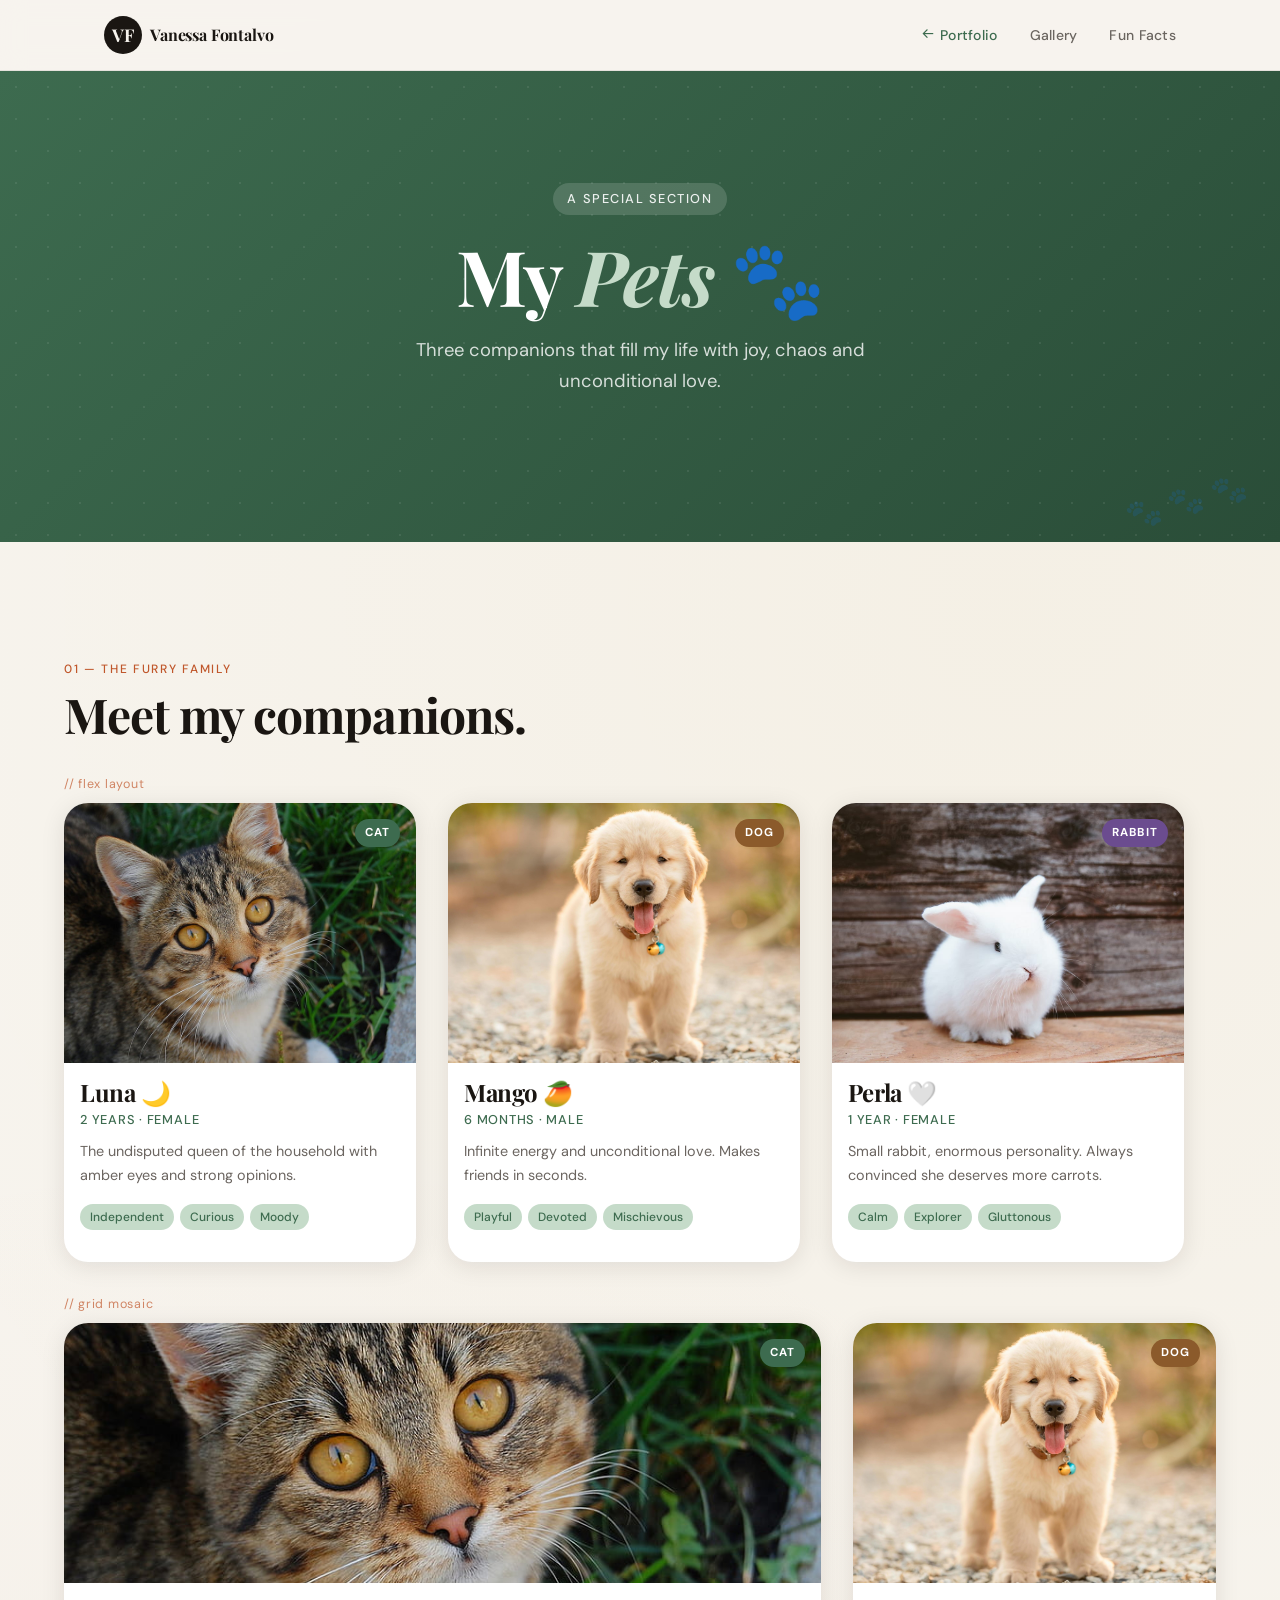
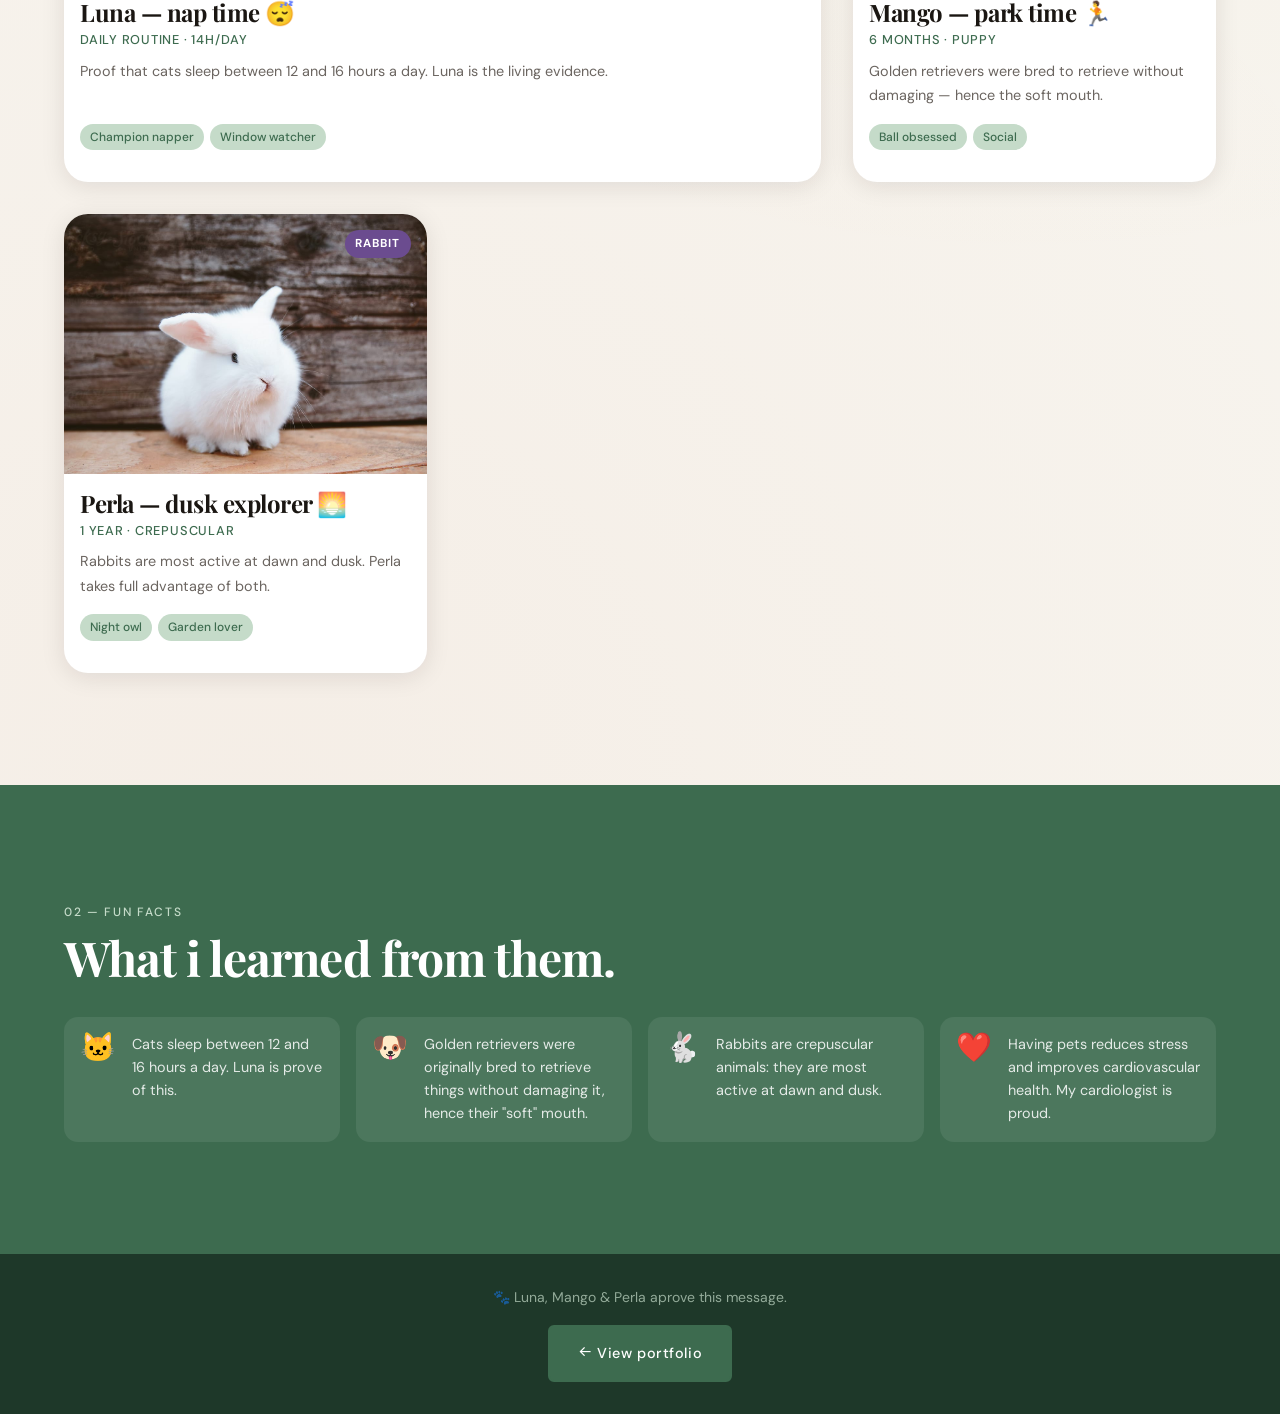
==== mascotas.html @ 82009036 "first" ====
<!DOCTYPE html>
<html lang="en">

<head>
  <meta charset="UTF-8">
  <meta name="viewport" content="width=device-width, initial-scale=1.0">
  <meta name="description" content="Pet gallery of Vanessa Fontalvo — meet Luna, Mango and Perla.">
  <meta name="keywords" content="pets, cats, dogs, rabbits, pets gallery, Luna, Mango, Perla">
  <meta name="author" content="Vanessa Fontalvo">
  <title>My Pets — Vanessa Fontalvo</title>

  <link rel="stylesheet" href="petstyles.css">
  <link
    href="https://fonts.googleapis.com/css2?family=Playfair+Display:wght@400;700;900&family=DM+Sans:wght@300;400;500&display=swap"
    rel="stylesheet">
  <link href="https://unpkg.com/boxicons@2.1.4/css/boxicons.min.css" rel="stylesheet">
</head>

<body class="page-mascotas">

  <!-- ===================== HEADER ===================== -->
  <header class="site-header">
    <div class="header-inner">
      <!-- Logo with back link to portfolio -->
      <div class="logo">
        <a href="index.html" class="logo-link" aria-label="Volver al portafolio">
          <span class="logo-initial">VF</span>
          <span class="logo-name">Vanessa Fontalvo</span>
        </a>
      </div>

      <!-- Pets page navigation -->
      <nav class="main-nav" aria-label="Navigation">
        <ul>
          <!-- Back to main portfolio -->
          <li><a href="index.html" class="nav-back">
              <i class='bx bx-arrow-back'></i>
              Portfolio</a></li>
          <li><a href="#galeria">Gallery</a></li>
          <li><a href="#curiosidades">Fun Facts</a></li>
        </ul>
      </nav>
    </div>
  </header>

  <!-- ===================== PETS HERO ===================== -->
  <section class="pets-hero">
    <div class="pets-hero-content">
      <p class="hero-label">A special section </p>
      <h1 class="hero-title pets-hero-title">
        My <em>Pets</em> 🐾
      </h1>
      <p class="hero-sub">
        Three companions that fill my life with joy, chaos and unconditional love.
      </p>
    </div>
    <!-- Paw decoration -->
    <div class="paw-deco" aria-hidden="true">
      <span>🐾</span><span>🐾</span><span>🐾</span>
    </div>
  </section>

  <main>

    <!-- ===================== PETS GALLERY ===================== -->
    <section id="galeria" class="section section-gallery">
      <div class="section-inner">
        <span class="section-tag">01 — The furry family</span>
        <h2 class="section-title">Meet my companions.</h2>

        <!-- -------------------------------------------------------
             LAYOUT 1: Flexbox row
             display: flex + flex-wrap: wrap distributes cards
             evenly across rows, wrapping when space runs out.
        ------------------------------------------------------- -->
        <p class="gallery-layout-label">// flex layout</p>
        <div class="pets-flex-row">

          <!-- Pet 1: Luna -->
          <article class="pet-card">
            <div class="pet-image-wrap">
              <img src="img/tabby.jpg" alt="Luna, a tabby cat resting on a soft pillow" width="600" height="450"
                loading="lazy">
              <span class="pet-badge">Cat</span>
            </div>
            <div class="pet-info">
              <h3 class="pet-name">Luna 🌙</h3>
              <p class="pet-age">2 years · Female</p>
              <p class="pet-desc">The undisputed queen of the household with amber eyes and strong opinions.</p>
              <ul class="pet-tags" aria-label="Personality traits">
                <li>Independent</li>
                <li>Curious</li>
                <li>Moody</li>
              </ul>
            </div>
          </article>

          <!-- Pet 2: Mango -->
          <article class="pet-card">
            <div class="pet-image-wrap">
              <img src="img/golden.jpeg" alt="Mango, a golden retriever with infinite energy" width="600" height="450"
                loading="lazy">
              <span class="pet-badge pet-badge--dog">Dog</span>
            </div>
            <div class="pet-info">
              <h3 class="pet-name">Mango 🥭</h3>
              <p class="pet-age">6 months · Male</p>
              <p class="pet-desc">Infinite energy and unconditional love. Makes friends in seconds.</p>
              <ul class="pet-tags" aria-label="Personality traits">
                <li>Playful</li>
                <li>Devoted</li>
                <li>Mischievous</li>
              </ul>
            </div>
          </article>

          <!-- Pet 3: Perla -->
          <article class="pet-card">
            <div class="pet-image-wrap">
              <img src="img/bunny.jpg" alt="Perla, a white rabbit on green grass" width="600" height="450"
                loading="lazy">
              <span class="pet-badge pet-badge--rabbit">Rabbit</span>
            </div>
            <div class="pet-info">
              <h3 class="pet-name">Perla 🤍</h3>
              <p class="pet-age">1 year · Female</p>
              <p class="pet-desc">Small rabbit, enormous personality. Always convinced she deserves more carrots.</p>
              <ul class="pet-tags" aria-label="Personality traits">
                <li>Calm</li>
                <li>Explorer</li>
                <li>Gluttonous</li>
              </ul>
            </div>
          </article>

        </div><!-- /pets-flex-row -->

        <!-- -------------------------------------------------------
             LAYOUT 2: CSS Grid mosaic
             display: grid + grid-template-columns creates a
             mosaic layout. grid-template-areas assigns named
             regions so cards span different column widths.
        ------------------------------------------------------- -->
        <p class="gallery-layout-label">// grid mosaic</p>
        <div class="pets-grid">

          <!-- Pet 4: Luna napping -->
          <article class="pet-card pet-card--wide">
            <div class="pet-image-wrap">
              <img src="img/tabby.jpg" alt="Luna napping in her favorite spot" width="600" height="450" loading="lazy">
              <span class="pet-badge">Cat</span>
            </div>
            <div class="pet-info">
              <h3 class="pet-name">Luna — nap time 😴</h3>
              <p class="pet-age">Daily routine · 14h/day</p>
              <p class="pet-desc">Proof that cats sleep between 12 and 16 hours a day. Luna is the living evidence.</p>
              <ul class="pet-tags" aria-label="Personality traits">
                <li>Champion napper</li>
                <li>Window watcher</li>
              </ul>
            </div>
          </article>

          <!-- Pet 5: Mango playing -->
          <article class="pet-card">
            <div class="pet-image-wrap">
              <img src="img/golden.jpeg" alt="Mango chasing a ball in the park" width="600" height="450" loading="lazy">
              <span class="pet-badge pet-badge--dog">Dog</span>
            </div>
            <div class="pet-info">
              <h3 class="pet-name">Mango — park time 🏃</h3>
              <p class="pet-age">6 months · Puppy</p>
              <p class="pet-desc">Golden retrievers were bred to retrieve without damaging — hence the soft mouth.</p>
              <ul class="pet-tags" aria-label="Personality traits">
                <li>Ball obsessed</li>
                <li>Social</li>
              </ul>
            </div>
          </article>

          <!-- Pet 6: Perla exploring -->
          <article class="pet-card">
            <div class="pet-image-wrap">
              <img src="img/bunny.jpg" alt="Perla exploring the garden at dusk" width="600" height="450" loading="lazy">
              <span class="pet-badge pet-badge--rabbit">Rabbit</span>
            </div>
            <div class="pet-info">
              <h3 class="pet-name">Perla — dusk explorer 🌅</h3>
              <p class="pet-age">1 year · Crepuscular</p>
              <p class="pet-desc">Rabbits are most active at dawn and dusk. Perla takes full advantage of both.</p>
              <ul class="pet-tags" aria-label="Personality traits">
                <li>Night owl</li>
                <li>Garden lover</li>
              </ul>
            </div>
          </article>

        </div><!-- /pets-grid -->
      </div>
    </section>

    <!-- ===================== SECTION: FUN FACTS ===================== -->
    <section id="curiosidades" class="section section-curiosidades">
      <div class="section-inner">
        <span class="section-tag">02 — Fun Facts</span>
        <h2 class="section-title">What i learned from them.</h2>

        <!-- Fun facts list -->
        <ul class="curiosidades-list">
          <li>
            <span class="curio-icon">🐱</span>
            <p>Cats sleep between 12 and 16 hours a day. Luna is prove of this.</p>
          </li>
          <li>
            <span class="curio-icon">🐶</span>
            <p>Golden retrievers were originally bred to retrieve things without damaging it, hence their
              "soft" mouth.</p>
          </li>
          <li>
            <span class="curio-icon">🐇</span>
            <p>Rabbits are crepuscular animals: they are most active at dawn and dusk.</p>
          </li>
          <li>
            <span class="curio-icon">❤️</span>
            <p>Having pets reduces stress and improves cardiovascular health. My cardiologist is proud.</p>
          </li>
        </ul>
      </div>
    </section>

  </main>

  <!-- ===================== FOOTER WITH BACK LINK ===================== -->
  <footer class="site-footer pets-footer">
    <div class="footer-inner">
      <p class="footer-copy">🐾 Luna, Mango & Perla aprove this message.</p>
      <!-- Back link to main portfolio -->
      <a href="index.html" class="btn-primary btn-back"> <i class='bx bx-arrow-back'></i>
        View portfolio</a>
    </div>
  </footer>

</body>

</html>
---- petstyles.css ----
/* ============================================================
   petstyles.css — Página de Mascotas
   ============================================================ */

/* ---- Global design variables ---- */
:root {
    --color-bg: #F7F4EE;
    --color-bg-alt: #EDEAE3;
    --color-surface: #FFFFFF;
    --color-ink: #1A1612;
    --color-ink-light: #6B6560;
    --color-accent: #C0572B;
    --color-accent-soft: #F0C9B5;
    --color-pets: #3D6B4F;
    --color-pets-light: #C5DBC9;

    --font-display: 'Playfair Display', Georgia, serif;
    --font-body: 'DM Sans', 'Helvetica Neue', sans-serif;

    --space-xs: 0.5rem;
    --space-sm: 1rem;
    --space-md: 2rem;
    --space-lg: 4rem;
    --space-xl: 7rem;

    --radius-sm: 6px;
    --radius-md: 14px;
    --radius-lg: 24px;
    --shadow-card: 0 4px 24px rgba(26, 22, 18, 0.10);
    --shadow-img: 0 8px 32px rgba(26, 22, 18, 0.18);

    --transition: 0.28s cubic-bezier(0.4, 0, 0.2, 1);
}

/* ============================================================
   RESET & BASE
   ============================================================ */
*,
*::before,
*::after {
    box-sizing: border-box;
    margin: 0;
    padding: 0;
}

html {
    scroll-behavior: smooth;
    font-size: 16px;
}

body {
    font-family: var(--font-body);
    background-color: var(--color-bg);
    color: var(--color-ink);
    line-height: 1.7;
    font-weight: 400;
    background-image:
        radial-gradient(circle at 20% 80%, rgba(192, 87, 43, 0.04) 0%, transparent 50%),
        radial-gradient(circle at 80% 20%, rgba(184, 134, 11, 0.04) 0%, transparent 50%);
}

img {
    max-width: 100%;
    height: auto;
    display: block;
}

ul {
    list-style: none;
}

a {
    color: inherit;
    text-decoration: none;
}

/* ============================================================
   TYPOGRAPHY
   ============================================================ */
h1,
h2,
h3 {
    font-family: var(--font-display);
    line-height: 1.15;
    letter-spacing: -0.02em;
}

h1 {
    font-size: clamp(2.8rem, 6vw, 5rem);
}

h2 {
    font-size: clamp(2rem, 4vw, 3rem);
}

h3 {
    font-size: clamp(1.2rem, 2vw, 1.5rem);
}

em {
    font-style: italic;
    color: var(--color-accent);
}

/* ============================================================
   HEADER & NAVIGATION — Flexbox
   display: flex on .header-inner distributes logo and nav.
   align-items: center vertically centers header content.
   justify-content: space-between pushes logo left, nav right.
   ============================================================ */
.site-header {
    position: sticky;
    top: 0;
    z-index: 100;
    background: rgba(247, 244, 238, 0.92);
    backdrop-filter: blur(12px);
    -webkit-backdrop-filter: blur(12px);
    border-bottom: 1px solid rgba(26, 22, 18, 0.08);
    padding: var(--space-sm) 0;
}

.header-inner {
    /* TASK 2: Header with Flexbox */
    /* display: flex turns header into a flex container */
    display: flex;
    /* align-items centers logo and nav links vertically */
    align-items: center;
    /* justify-content distributes space between logo and nav */
    justify-content: space-between;
    gap: var(--space-md);
    max-width: 1200px;
    margin: 0 auto;
    padding: 0 var(--space-lg);
}

.logo,
.logo-link {
    display: flex;
    align-items: center;
    gap: var(--space-xs);
    text-decoration: none;
    color: var(--color-ink);
}

.logo-initial {
    display: flex;
    align-items: center;
    justify-content: center;
    width: 38px;
    height: 38px;
    background: var(--color-ink);
    color: var(--color-bg);
    font-family: var(--font-display);
    font-size: 1.1rem;
    font-weight: 700;
    border-radius: 50%;
    flex-shrink: 0;
}

.logo-name {
    font-family: var(--font-display);
    font-size: 1rem;
    font-weight: 700;
    letter-spacing: -0.01em;
}

.main-nav ul {
    /* Flexbox: distributes nav links evenly in a row */
    display: flex;
    justify-content: flex-end;
    align-items: center;
    gap: var(--space-md);
}

.main-nav a {
    font-size: 0.875rem;
    font-weight: 500;
    color: var(--color-ink-light);
    letter-spacing: 0.02em;
    padding: 4px 0;
    position: relative;
    transition: color var(--transition);
}

.main-nav a::after {
    content: '';
    position: absolute;
    bottom: -2px;
    left: 0;
    width: 0;
    height: 2px;
    background: var(--color-accent);
    transition: width var(--transition);
}

.main-nav a:hover {
    color: var(--color-accent);
}

.main-nav a:hover::after {
    width: 100%;
}

/* Back link on pets page */
.nav-back {
    color: var(--color-pets) !important;
    font-weight: 500;
}

.nav-back:hover {
    color: var(--color-pets) !important;
}

.nav-back::after {
    background: var(--color-pets) !important;
}

/* ============================================================
   PETS HERO
   ============================================================ */
.pets-hero {
    background: linear-gradient(135deg, var(--color-pets) 0%, #2a4d38 100%);
    color: white;
    padding: var(--space-xl) var(--space-md);
    text-align: center;
    position: relative;
    overflow: hidden;
    display: flex;
    flex-direction: column;
    align-items: center;
}

.pets-hero::before {
    content: '';
    position: absolute;
    inset: 0;
    background-image: radial-gradient(circle, rgba(255, 255, 255, 0.08) 1px, transparent 1px);
    background-size: 32px 32px;
    pointer-events: none;
}

.pets-hero-content {
    position: relative;
    z-index: 2;
    max-width: 600px;
    animation: fadeUp 0.8s ease both;
}

.hero-label {
    display: inline-block;
    font-size: 0.8rem;
    font-weight: 500;
    letter-spacing: 0.12em;
    text-transform: uppercase;
    color: var(--color-accent);
    background: var(--color-accent-soft);
    padding: 5px 14px;
    border-radius: 20px;
    margin-bottom: var(--space-sm);
}

.pets-hero .hero-label {
    background: rgba(255, 255, 255, 0.15);
    color: rgba(255, 255, 255, 0.9);
}

.hero-title {
    margin-bottom: var(--space-sm);
    color: var(--color-ink);
}

.pets-hero-title {
    color: white;
}

.pets-hero-title em {
    color: var(--color-pets-light);
}

.hero-sub {
    font-size: 1.15rem;
    color: var(--color-ink-light);
    margin-bottom: var(--space-md);
    max-width: 480px;
}

.pets-hero .hero-sub {
    color: rgba(255, 255, 255, 0.8);
}

/* Decorative floating paws */
.paw-deco {
    position: absolute;
    bottom: var(--space-sm);
    right: var(--space-md);
    font-size: 1.8rem;
    opacity: 0.2;
    display: flex;
    gap: var(--space-xs);
    transform: rotate(-15deg);
    pointer-events: none;
}

/* ============================================================
   BUTTONS
   ============================================================ */
.btn-primary {
    display: inline-block;
    background: var(--color-ink);
    color: var(--color-bg);
    font-family: var(--font-body);
    font-size: 0.9rem;
    font-weight: 500;
    letter-spacing: 0.04em;
    padding: 14px 28px;
    border-radius: var(--radius-sm);
    border: 2px solid var(--color-ink);
    cursor: pointer;
    transition: background var(--transition), color var(--transition), transform var(--transition);
}

.btn-primary:hover {
    background: transparent;
    color: var(--color-ink);
    transform: translateY(-2px);
}

.btn-back {
    background: var(--color-pets);
    border-color: var(--color-pets);
    color: white;
}

.btn-back:hover {
    background: transparent;
    color: white;
    border-color: rgba(255, 255, 255, 0.6);
}

/* ============================================================
   GENERIC SECTIONS
   ============================================================ */
/* Generous padding for large screens */
.section {
    padding: var(--space-xl) var(--space-lg);
}

.section:nth-child(even) {
    background-color: var(--color-bg-alt);
}

/* Centers content, limits width on 24"+ screens */
.section-inner {
    max-width: 1200px;
    margin: 0 auto;
}

.section-tag {
    display: inline-block;
    font-size: 0.75rem;
    font-weight: 500;
    letter-spacing: 0.14em;
    text-transform: uppercase;
    color: var(--color-accent);
    margin-bottom: var(--space-xs);
}

.section-title {
    margin-bottom: var(--space-md);
    color: var(--color-ink);
}

/* ============================================================
   SECTION: PETS GALLERY — Flexbox + Grid (Task 4)

   Two distinct layouts are used intentionally:

   1. .pets-flex-row — Flexbox
      display: flex + flex-wrap: wrap distributes cards
      in rows. Cards grow/shrink with flex: 1 1 280px.
      justify-content: flex-start aligns them left.

   2. .pets-grid — CSS Grid mosaic
      display: grid + grid-template-columns creates a
      3-column mosaic. .pet-card--wide spans 2 columns
      via grid-column, making cards different widths.
   ============================================================ */

/* Label above each layout */
.gallery-layout-label {
    font-family: 'DM Sans', monospace;
    font-size: 0.78rem;
    color: var(--color-accent);
    letter-spacing: 0.06em;
    margin: var(--space-md) 0 var(--space-xs);
    opacity: 0.7;
}

/* ----------------------------------------------------------
   LAYOUT 1: Flexbox row
   display: flex — turns container into a flex container
   flex-wrap: wrap — cards wrap to next row when needed
   justify-content: flex-start — cards align from the left
   gap — space between cards
   ---------------------------------------------------------- */
.pets-flex-row {
    display: flex;
    flex-wrap: wrap;
    justify-content: flex-start;
    align-items: stretch;
    gap: var(--space-md);
    margin-bottom: var(--space-md);
}

/* Each card in the flex row takes equal width */
.pets-flex-row .pet-card {
    flex: 1 1 280px;
    max-width: calc(33.333% - var(--space-md));
}

/* ----------------------------------------------------------
   LAYOUT 2: CSS Grid mosaic
   display: grid — turns container into a grid container
   grid-template-columns: repeat(3, 1fr) — 3 equal columns
   gap — space between grid cells
   ---------------------------------------------------------- */
.pets-grid {
    display: grid;
    grid-template-columns: repeat(3, 1fr);
    gap: var(--space-md);
    margin-top: 0;
}

/* Wide card spans 2 columns in the grid mosaic */
.pet-card--wide {
    grid-column: span 2;
}

/* ----------------------------------------------------------
   Shared card styles (used in both layouts)
   Each card uses Flexbox internally for vertical flow:
   flex-direction: column stacks image and info vertically
   ---------------------------------------------------------- */
.pet-card {
    display: flex;
    flex-direction: column;
    background: var(--color-surface);
    border-radius: var(--radius-lg);
    overflow: hidden;
    box-shadow: var(--shadow-card);
    transition: transform var(--transition), box-shadow var(--transition);
}

.pet-card:hover {
    transform: translateY(-8px);
    box-shadow: var(--shadow-img);
}

/* Image area — flex-shrink: 0 prevents image from collapsing */
.pet-image-wrap {
    position: relative;
    overflow: hidden;
    height: 260px;
    flex-shrink: 0;
}

.pet-image-wrap img {
    width: 100%;
    height: 100%;
    object-fit: cover;
    transition: transform 0.5s ease;
}

.pet-card:hover .pet-image-wrap img {
    transform: scale(1.06);
}

.pet-badge {
    position: absolute;
    top: var(--space-sm);
    right: var(--space-sm);
    background: var(--color-pets);
    color: white;
    font-size: 0.72rem;
    font-weight: 700;
    letter-spacing: 0.1em;
    text-transform: uppercase;
    padding: 4px 10px;
    border-radius: 20px;
}

.pet-badge--dog {
    background: #8B5A2B;
}

.pet-badge--rabbit {
    background: #6B4C8F;
}

/* Info area: flex: 1 lets it fill remaining card height */
.pet-info {
    display: flex;
    flex-direction: column;
    flex: 1;
    padding: var(--space-sm) var(--space-sm) var(--space-md);
}

.pet-name {
    font-size: 1.5rem;
    margin-bottom: 2px;
    color: var(--color-ink);
}

.pet-age {
    font-size: 0.8rem;
    color: var(--color-pets);
    font-weight: 500;
    letter-spacing: 0.06em;
    text-transform: uppercase;
    margin-bottom: var(--space-xs);
}

.pet-desc {
    font-size: 0.9rem;
    color: var(--color-ink-light);
    line-height: 1.7;
    margin-bottom: var(--space-sm);
    flex: 1;
}

/* Tags: Flexbox row with wrap so they flow naturally */
.pet-tags {
    display: flex;
    flex-wrap: wrap;
    gap: 6px;
    margin-top: auto;
}

.pet-tags li {
    background: var(--color-pets-light);
    color: var(--color-pets);
    font-size: 0.75rem;
    font-weight: 500;
    padding: 3px 10px;
    border-radius: 20px;
    transition: background var(--transition), color var(--transition);
}

.pet-tags li:hover {
    background: var(--color-pets);
    color: white;
}

/* ============================================================
   SECTION: FUN FACTS
   ============================================================ */
.section-curiosidades {
    background: var(--color-pets) !important;
    color: white;
}

.section-curiosidades .section-tag {
    color: var(--color-pets-light);
}

.section-curiosidades .section-title {
    color: white;
}

.curiosidades-list {
    display: grid;
    grid-template-columns: repeat(auto-fit, minmax(240px, 1fr));
    gap: var(--space-sm);
    margin-top: var(--space-md);
}

.curiosidades-list li {
    display: flex;
    gap: var(--space-sm);
    align-items: flex-start;
    background: rgba(255, 255, 255, 0.08);
    border-radius: var(--radius-md);
    padding: var(--space-sm);
    transition: background var(--transition);
}

.curiosidades-list li:hover {
    background: rgba(255, 255, 255, 0.15);
}

.curio-icon {
    font-size: 1.8rem;
    line-height: 1;
    flex-shrink: 0;
}

.curiosidades-list p {
    font-size: 0.9rem;
    color: rgba(255, 255, 255, 0.85);
    line-height: 1.6;
}

/* ============================================================
   FOOTER
   ============================================================ */
.site-footer {
    background: var(--color-ink);
    color: var(--color-bg);
    padding: var(--space-md);
}

.footer-inner {
    max-width: 1140px;
    margin: 0 auto;
    display: flex;
    align-items: center;
    justify-content: space-between;
    gap: var(--space-md);
    flex-wrap: wrap;
}

.footer-copy {
    font-size: 0.875rem;
    color: rgba(247, 244, 238, 0.5);
}

.pets-footer {
    background: #1e3829;
    text-align: center;
}

.pets-footer .footer-inner {
    justify-content: center;
    flex-direction: column;
    gap: var(--space-sm);
}

.pets-footer .footer-copy {
    color: rgba(197, 219, 201, 0.7);
}

/* ============================================================
   ANIMATIONS
   ============================================================ */
@keyframes fadeUp {
    from {
        opacity: 0;
        transform: translateY(24px);
    }

    to {
        opacity: 1;
        transform: translateY(0);
    }
}

/* ============================================================
   RESPONSIVE
   Task 2 spec:
   - Tablet (max-width: 1024px): gallery 3 columns
   - Mobile (max-width: 768px): gallery 2 columns, nav column
   - Small mobile (max-width: 480px): gallery 1 column
   ============================================================ */

/* Tablet: gallery keeps 3 columns as required by spec */
@media (max-width: 1024px) {
    .pets-grid {
        grid-template-columns: repeat(3, 1fr);
    }

    /* Wide card still spans on tablet */
    .pet-card--wide {
        grid-column: span 2;
    }

    .pets-flex-row .pet-card {
        flex: 1 1 260px;
        max-width: calc(50% - var(--space-md));
    }
}

/* Mobile: gallery reduces to 2 columns, nav becomes column */
@media (max-width: 768px) {
    :root {
        --space-lg: 2.5rem;
        --space-xl: 4rem;
    }

    /* Header: stack vertically */
    .header-inner {
        flex-direction: column;
        align-items: flex-start;
        gap: var(--space-xs);
        padding: 0 var(--space-md);
    }

    /* Nav: column direction on mobile */
    .main-nav ul {
        flex-direction: column;
        align-items: flex-start;
        gap: var(--space-xs);
        flex-wrap: wrap;
    }

    /* Gallery: 2 columns on mobile as required by spec */
    .pets-grid {
        grid-template-columns: repeat(2, 1fr);
    }

    /* Wide card resets on mobile */
    .pet-card--wide {
        grid-column: span 1;
    }

    /* Flex row: single column on mobile */
    .pets-flex-row {
        flex-direction: column;
    }

    .pets-flex-row .pet-card {
        flex: 1 1 100%;
        max-width: 100%;
    }

    .footer-inner {
        flex-direction: column;
        text-align: center;
    }

    .section {
        padding: var(--space-xl) var(--space-md);
    }
}

/* Small mobile: single column for everything */
@media (max-width: 480px) {
    .pets-grid {
        grid-template-columns: 1fr;
    }

    .pets-flex-row {
        flex-direction: column;
    }
}
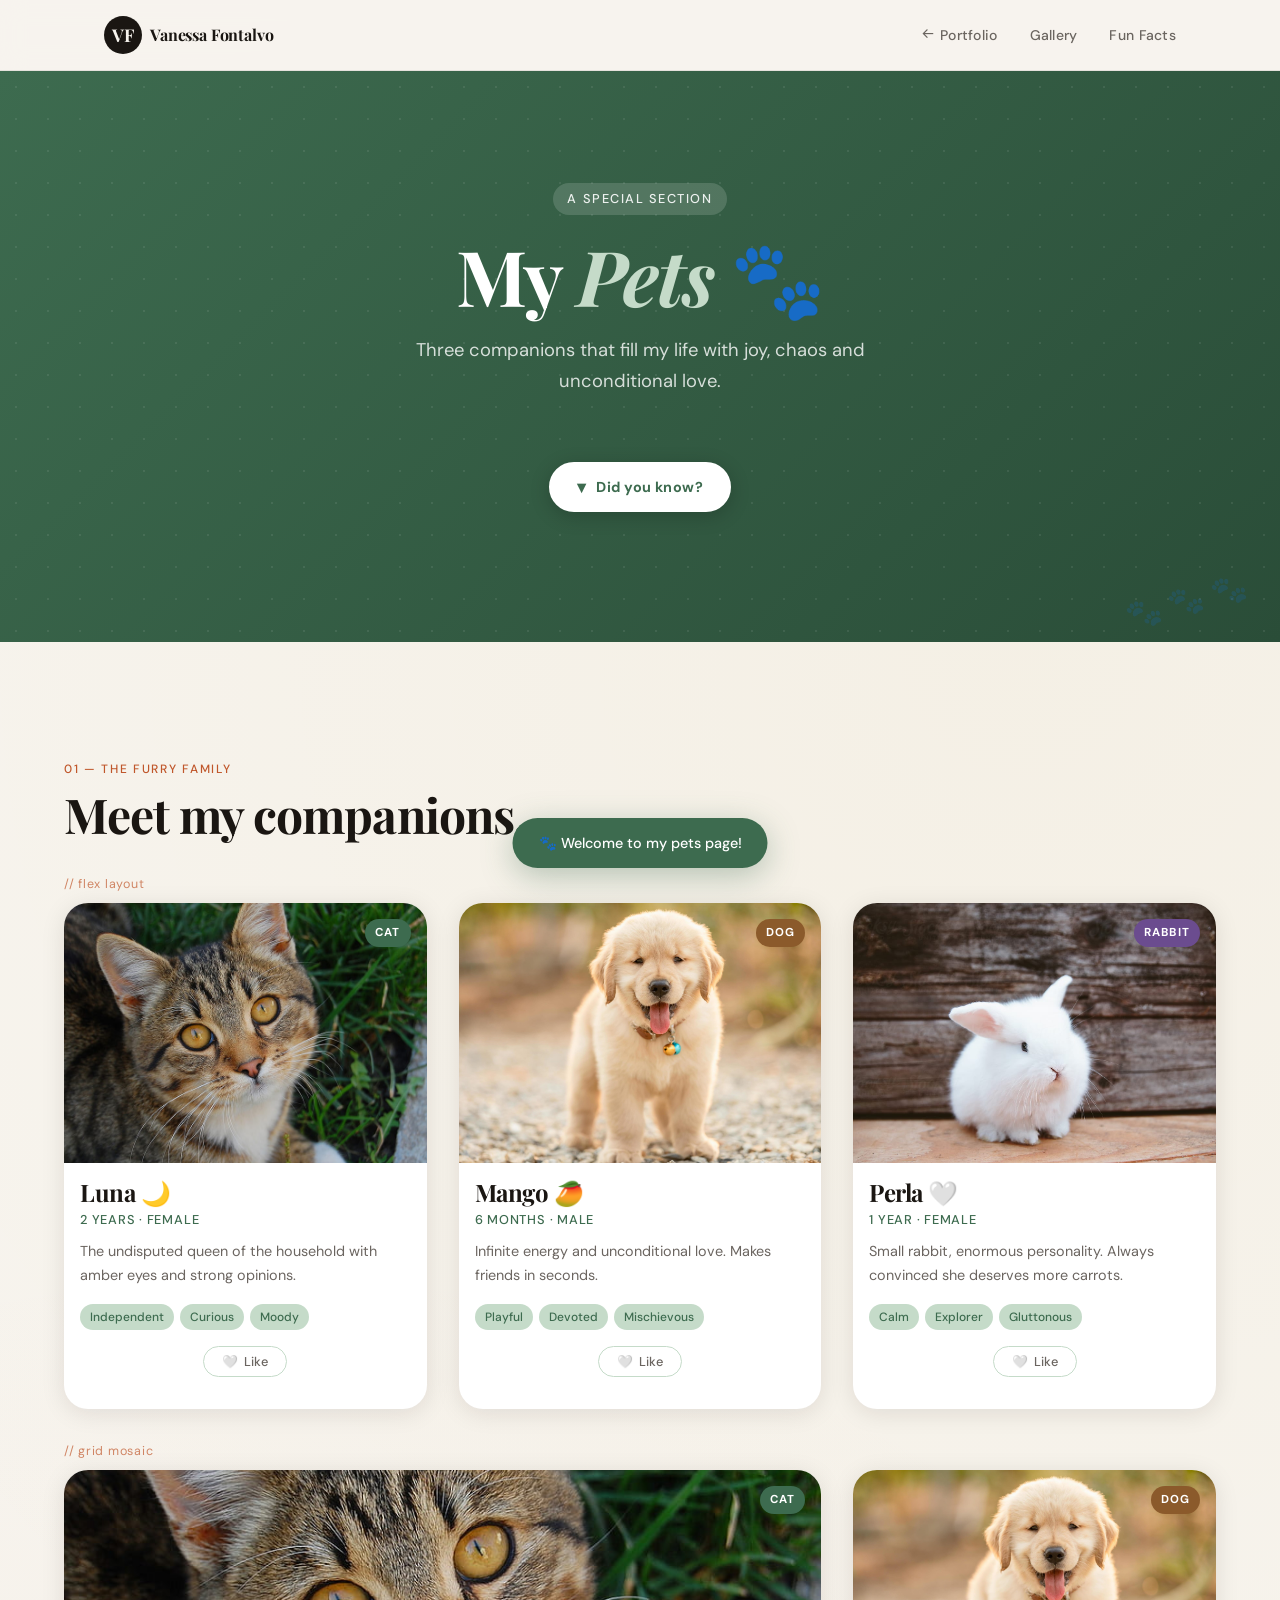
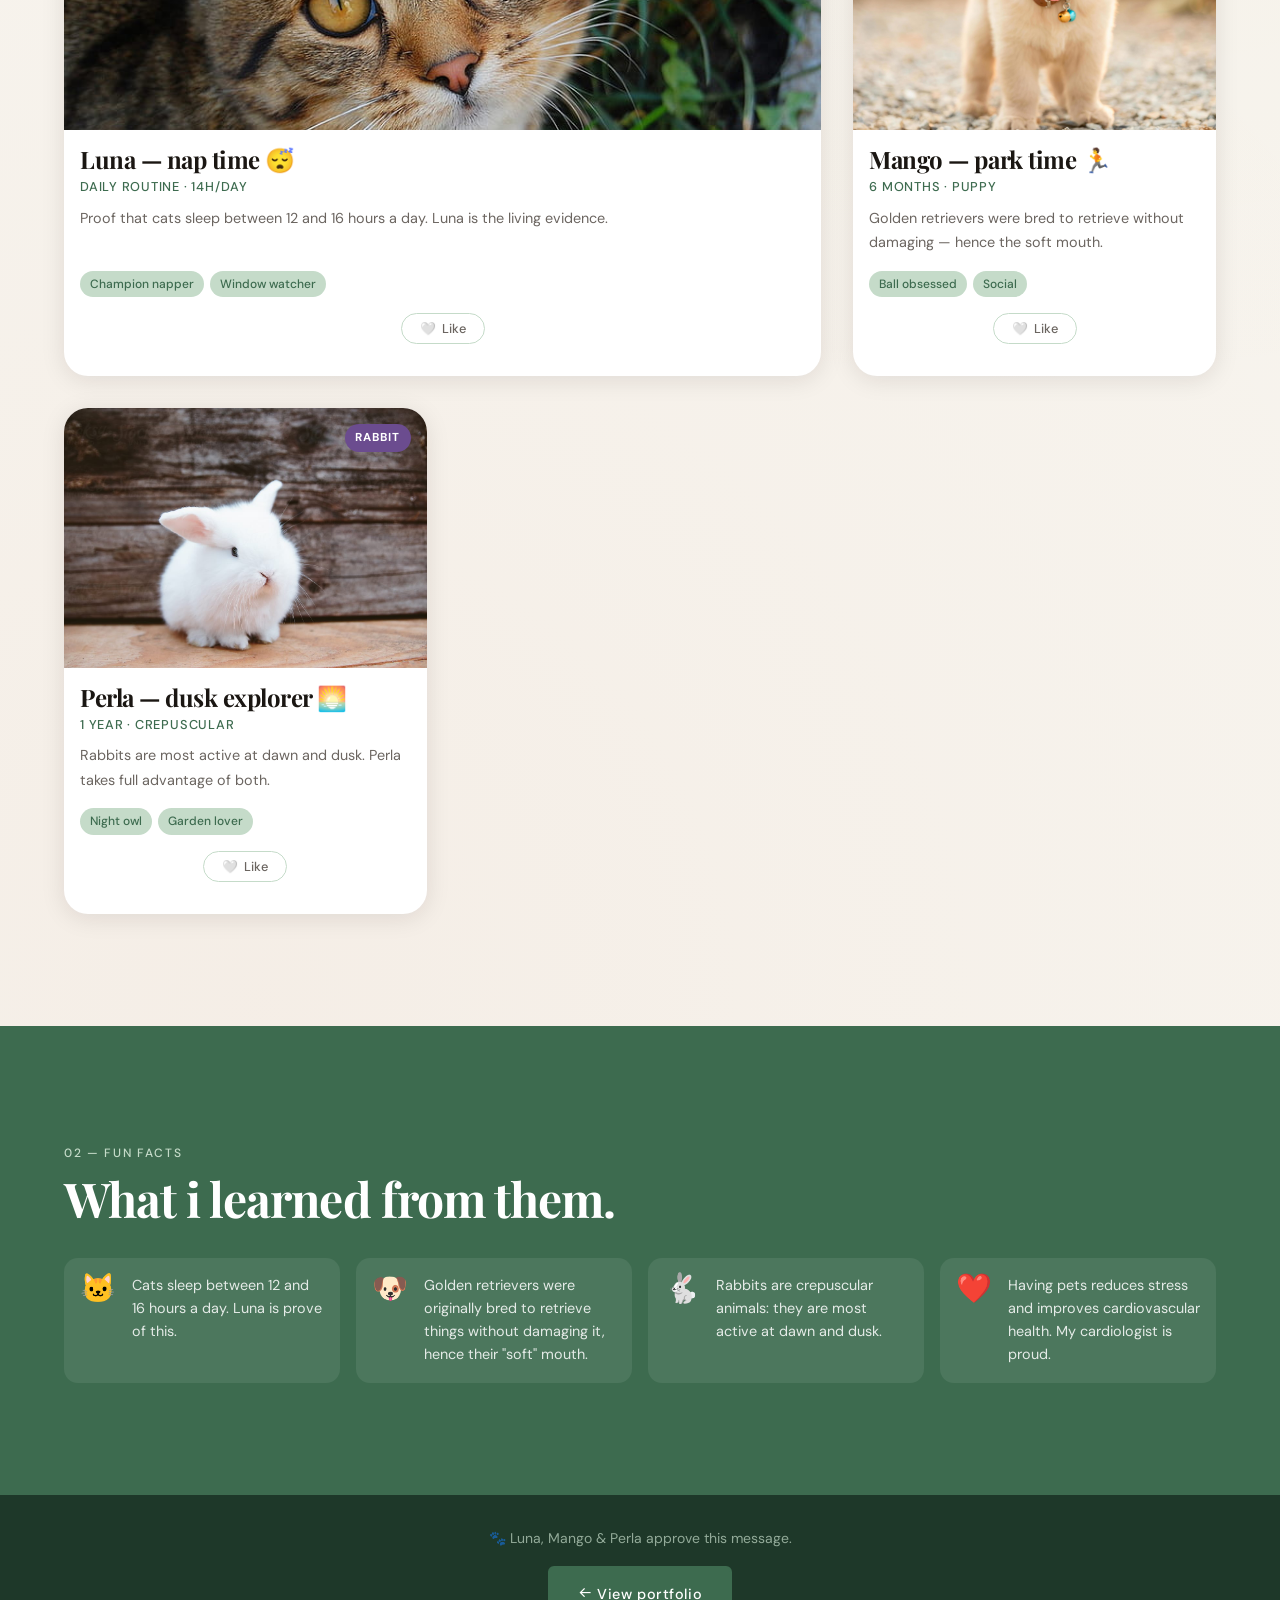
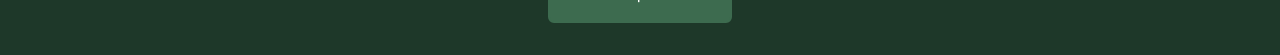
==== commit a36596ba: "file structure and responsive changes" ====
--- a/mascotas.html
+++ b/mascotas.html
@@ -9,7 +9,7 @@
   <meta name="author" content="Vanessa Fontalvo">
   <title>My Pets — Vanessa Fontalvo</title>
 
-  <link rel="stylesheet" href="petstyles.css">
+  <link rel="stylesheet" href="/css/petstyles.css">
   <link
     href="https://fonts.googleapis.com/css2?family=Playfair+Display:wght@400;700;900&family=DM+Sans:wght@300;400;500&display=swap"
     rel="stylesheet">
@@ -23,14 +23,19 @@
     <div class="header-inner">
       <!-- Logo with back link to portfolio -->
       <div class="logo">
-        <a href="index.html" class="logo-link" aria-label="Volver al portafolio">
+        <a href="index.html" class="logo-link" aria-label="Back to portfolio">
           <span class="logo-initial">VF</span>
           <span class="logo-name">Vanessa Fontalvo</span>
         </a>
       </div>
 
+      <!-- Hamburger toggle (mobile only) -->
+      <button class="hamburger" id="hamburger" aria-label="Toggle navigation" aria-expanded="false" aria-controls="main-nav">
+        <span></span><span></span><span></span>
+      </button>
+
       <!-- Pets page navigation -->
-      <nav class="main-nav" aria-label="Navigation">
+      <nav class="main-nav" id="main-nav" aria-label="Navigation">
         <ul>
           <!-- Back to main portfolio -->
           <li><a href="index.html" class="nav-back">
@@ -53,6 +58,16 @@
       <p class="hero-sub">
         Three companions that fill my life with joy, chaos and unconditional love.
       </p>
+
+      <!-- Did you know? — show/hide toggle -->
+      <button class="btn-toggle-fact" id="btn-toggle-fact"
+              aria-expanded="false" aria-controls="fact-panel">
+        <span class="btn-icon">▾</span>
+        <span class="btn-text">Did you know?</span>
+      </button>
+      <div class="fun-fact-panel" id="fact-panel" role="region" aria-label="Fun fact">
+        <p id="fact-text"></p>
+      </div>
     </div>
     <!-- Paw decoration -->
     <div class="paw-deco" aria-hidden="true">
@@ -79,7 +94,7 @@
           <!-- Pet 1: Luna -->
           <article class="pet-card">
             <div class="pet-image-wrap">
-              <img src="img/tabby.jpg" alt="Luna, a tabby cat resting on a soft pillow" width="600" height="450"
+              <img src="/assets/img/tabby.jpg" alt="Luna, a tabby cat resting on a soft pillow" width="600" height="450"
                 loading="lazy">
               <span class="pet-badge">Cat</span>
             </div>
@@ -92,13 +107,17 @@
                 <li>Curious</li>
                 <li>Moody</li>
               </ul>
+              <button class="pet-like-btn" data-pet="Luna" aria-label="Like Luna">
+                <span class="like-heart">🤍</span>
+                <span class="like-label">Like</span>
+              </button>
             </div>
           </article>
 
           <!-- Pet 2: Mango -->
           <article class="pet-card">
             <div class="pet-image-wrap">
-              <img src="img/golden.jpeg" alt="Mango, a golden retriever with infinite energy" width="600" height="450"
+              <img src="/assets/img/golden.jpeg" alt="Mango, a golden retriever with infinite energy" width="600" height="450"
                 loading="lazy">
               <span class="pet-badge pet-badge--dog">Dog</span>
             </div>
@@ -111,13 +130,17 @@
                 <li>Devoted</li>
                 <li>Mischievous</li>
               </ul>
+              <button class="pet-like-btn" data-pet="Mango" aria-label="Like Mango">
+                <span class="like-heart">🤍</span>
+                <span class="like-label">Like</span>
+              </button>
             </div>
           </article>
 
           <!-- Pet 3: Perla -->
           <article class="pet-card">
             <div class="pet-image-wrap">
-              <img src="img/bunny.jpg" alt="Perla, a white rabbit on green grass" width="600" height="450"
+              <img src="/assets/img/bunny.jpg" alt="Perla, a white rabbit on green grass" width="600" height="450"
                 loading="lazy">
               <span class="pet-badge pet-badge--rabbit">Rabbit</span>
             </div>
@@ -130,6 +153,10 @@
                 <li>Explorer</li>
                 <li>Gluttonous</li>
               </ul>
+              <button class="pet-like-btn" data-pet="Perla" aria-label="Like Perla">
+                <span class="like-heart">🤍</span>
+                <span class="like-label">Like</span>
+              </button>
             </div>
           </article>
 
@@ -147,7 +174,7 @@
           <!-- Pet 4: Luna napping -->
           <article class="pet-card pet-card--wide">
             <div class="pet-image-wrap">
-              <img src="img/tabby.jpg" alt="Luna napping in her favorite spot" width="600" height="450" loading="lazy">
+              <img src="/assets/img/tabby.jpg" alt="Luna napping in her favorite spot" width="600" height="450" loading="lazy">
               <span class="pet-badge">Cat</span>
             </div>
             <div class="pet-info">
@@ -158,13 +185,17 @@
                 <li>Champion napper</li>
                 <li>Window watcher</li>
               </ul>
+              <button class="pet-like-btn" data-pet="Luna nap" aria-label="Like Luna nap">
+                <span class="like-heart">🤍</span>
+                <span class="like-label">Like</span>
+              </button>
             </div>
           </article>
 
           <!-- Pet 5: Mango playing -->
           <article class="pet-card">
             <div class="pet-image-wrap">
-              <img src="img/golden.jpeg" alt="Mango chasing a ball in the park" width="600" height="450" loading="lazy">
+              <img src="/assets/img/golden.jpeg" alt="Mango chasing a ball in the park" width="600" height="450" loading="lazy">
               <span class="pet-badge pet-badge--dog">Dog</span>
             </div>
             <div class="pet-info">
@@ -175,13 +206,17 @@
                 <li>Ball obsessed</li>
                 <li>Social</li>
               </ul>
+              <button class="pet-like-btn" data-pet="Mango park" aria-label="Like Mango park">
+                <span class="like-heart">🤍</span>
+                <span class="like-label">Like</span>
+              </button>
             </div>
           </article>
 
           <!-- Pet 6: Perla exploring -->
           <article class="pet-card">
             <div class="pet-image-wrap">
-              <img src="img/bunny.jpg" alt="Perla exploring the garden at dusk" width="600" height="450" loading="lazy">
+              <img src="/assets/img/bunny.jpg" alt="Perla exploring the garden at dusk" width="600" height="450" loading="lazy">
               <span class="pet-badge pet-badge--rabbit">Rabbit</span>
             </div>
             <div class="pet-info">
@@ -192,6 +227,10 @@
                 <li>Night owl</li>
                 <li>Garden lover</li>
               </ul>
+              <button class="pet-like-btn" data-pet="Perla explorer" aria-label="Like Perla explorer">
+                <span class="like-heart">🤍</span>
+                <span class="like-label">Like</span>
+              </button>
             </div>
           </article>
 
@@ -233,13 +272,21 @@
   <!-- ===================== FOOTER WITH BACK LINK ===================== -->
   <footer class="site-footer pets-footer">
     <div class="footer-inner">
-      <p class="footer-copy">🐾 Luna, Mango & Perla aprove this message.</p>
-      <!-- Back link to main portfolio -->
-      <a href="index.html" class="btn-primary btn-back"> <i class='bx bx-arrow-back'></i>
-        View portfolio</a>
+      <p class="footer-copy">🐾 Luna, Mango & Perla approve this message.</p>
+      <a href="index.html" class="btn-primary btn-back">
+        <i class='bx bx-arrow-back'></i> View portfolio
+      </a>
     </div>
   </footer>
 
+  <!-- Welcome toast (shown on load by JS) -->
+  <div class="welcome-toast" id="welcome-toast" role="status" aria-live="polite">
+    🐾 Welcome to my pets page!
+  </div>
+
+  <!-- All interactivity is handled in petscript.js -->
+  <script src="/js/petscript.js"></script>
+
 </body>
 
 </html>
--- a/css/petstyles.css
+++ b/css/petstyles.css
@@ -0,0 +1,1050 @@
+/* ============================================================
+   petstyles.css — Página de Mascotas
+   ============================================================ */
+
+/* ---- Global design variables ---- */
+:root {
+    --color-bg: #F7F4EE;
+    --color-bg-alt: #EDEAE3;
+    --color-surface: #FFFFFF;
+    --color-ink: #1A1612;
+    --color-ink-light: #6B6560;
+    --color-accent: #C0572B;
+    --color-accent-soft: #F0C9B5;
+    --color-pets: #3D6B4F;
+    --color-pets-light: #C5DBC9;
+
+    --font-display: 'Playfair Display', Georgia, serif;
+    --font-body: 'DM Sans', 'Helvetica Neue', sans-serif;
+
+    --space-xs: 0.5rem;
+    --space-sm: 1rem;
+    --space-md: 2rem;
+    --space-lg: 4rem;
+    --space-xl: 7rem;
+
+    --radius-sm: 6px;
+    --radius-md: 14px;
+    --radius-lg: 24px;
+    --shadow-card: 0 4px 24px rgba(26, 22, 18, 0.10);
+    --shadow-img: 0 8px 32px rgba(26, 22, 18, 0.18);
+
+    --transition: 0.28s cubic-bezier(0.4, 0, 0.2, 1);
+}
+
+/* ============================================================
+   RESET & BASE
+   ============================================================ */
+*,
+*::before,
+*::after {
+    box-sizing: border-box;
+    margin: 0;
+    padding: 0;
+}
+
+html {
+    scroll-behavior: smooth;
+    font-size: 16px;
+}
+
+body {
+    font-family: var(--font-body);
+    background-color: var(--color-bg);
+    color: var(--color-ink);
+    line-height: 1.7;
+    font-weight: 400;
+    background-image:
+        radial-gradient(circle at 20% 80%, rgba(192, 87, 43, 0.04) 0%, transparent 50%),
+        radial-gradient(circle at 80% 20%, rgba(184, 134, 11, 0.04) 0%, transparent 50%);
+}
+
+img {
+    max-width: 100%;
+    height: auto;
+    display: block;
+}
+
+ul {
+    list-style: none;
+}
+
+a {
+    color: inherit;
+    text-decoration: none;
+}
+
+/* ============================================================
+   TYPOGRAPHY
+   ============================================================ */
+h1,
+h2,
+h3 {
+    font-family: var(--font-display);
+    line-height: 1.15;
+    letter-spacing: -0.02em;
+}
+
+h1 {
+    font-size: clamp(2.8rem, 6vw, 5rem);
+}
+
+h2 {
+    font-size: clamp(2rem, 4vw, 3rem);
+}
+
+h3 {
+    font-size: clamp(1.2rem, 2vw, 1.5rem);
+}
+
+em {
+    font-style: italic;
+    color: var(--color-accent);
+}
+
+/* ============================================================
+   HEADER & NAVIGATION — Flexbox
+   display: flex on .header-inner distributes logo and nav.
+   align-items: center vertically centers header content.
+   justify-content: space-between pushes logo left, nav right.
+   ============================================================ */
+.site-header {
+    position: sticky;
+    top: 0;
+    z-index: 100;
+    background: rgba(247, 244, 238, 0.92);
+    backdrop-filter: blur(12px);
+    -webkit-backdrop-filter: blur(12px);
+    border-bottom: 1px solid rgba(26, 22, 18, 0.08);
+    padding: var(--space-sm) 0;
+}
+
+.header-inner {
+    /* TASK 2: Header with Flexbox */
+    /* display: flex turns header into a flex container */
+    display: flex;
+    /* align-items centers logo and nav links vertically */
+    align-items: center;
+    /* justify-content distributes space between logo and nav */
+    justify-content: space-between;
+    gap: var(--space-md);
+    max-width: 1200px;
+    margin: 0 auto;
+    padding: 0 var(--space-lg);
+}
+
+.logo,
+.logo-link {
+    display: flex;
+    align-items: center;
+    gap: var(--space-xs);
+    text-decoration: none;
+    color: var(--color-ink);
+}
+
+.logo-initial {
+    display: flex;
+    align-items: center;
+    justify-content: center;
+    width: 38px;
+    height: 38px;
+    background: var(--color-ink);
+    color: var(--color-bg);
+    font-family: var(--font-display);
+    font-size: 1.1rem;
+    font-weight: 700;
+    border-radius: 50%;
+    flex-shrink: 0;
+}
+
+.logo-name {
+    font-family: var(--font-display);
+    font-size: 1rem;
+    font-weight: 700;
+    letter-spacing: -0.01em;
+}
+
+.main-nav ul {
+    /* Flexbox: distributes nav links evenly in a row */
+    display: flex;
+    justify-content: flex-end;
+    align-items: center;
+    gap: var(--space-md);
+}
+
+.main-nav a {
+    font-size: 0.875rem;
+    font-weight: 500;
+    color: var(--color-ink-light);
+    letter-spacing: 0.02em;
+    padding: 4px 0;
+    position: relative;
+    transition: color var(--transition);
+}
+
+.main-nav a::after {
+    content: '';
+    position: absolute;
+    bottom: -2px;
+    left: 0;
+    width: 0;
+    height: 2px;
+    background: var(--color-accent);
+    transition: width var(--transition);
+}
+
+.main-nav a:hover {
+    color: var(--color-accent);
+}
+
+.main-nav a:hover::after {
+    width: 100%;
+}
+
+/* Back link on pets page */
+.nav-back {
+    color: var(--color-pets) ;
+    font-weight: 500;
+}
+
+.nav-back:hover {
+    color: var(--color-pets) ;
+}
+
+.nav-back::after {
+    background: var(--color-pets) ;
+}
+
+/* ============================================================
+   PETS HERO
+   ============================================================ */
+.pets-hero {
+    background: linear-gradient(135deg, var(--color-pets) 0%, #2a4d38 100%);
+    color: white;
+    padding: var(--space-xl) var(--space-md);
+    text-align: center;
+    position: relative;
+    overflow: hidden;
+    display: flex;
+    flex-direction: column;
+    align-items: center;
+}
+
+.pets-hero::before {
+    content: '';
+    position: absolute;
+    inset: 0;
+    background-image: radial-gradient(circle, rgba(255, 255, 255, 0.08) 1px, transparent 1px);
+    background-size: 32px 32px;
+    pointer-events: none;
+}
+
+.pets-hero-content {
+    position: relative;
+    z-index: 2;
+    width: 100%;
+    max-width: 600px;
+    /* Center all inline/inline-flex children (h1, p, button) */
+    text-align: center;
+    /* Stack children in a column and center them horizontally */
+    display: flex;
+    flex-direction: column;
+    align-items: center;
+    animation: fadeUp 0.8s ease both;
+}
+
+.hero-label {
+    display: inline-block;
+    font-size: 0.8rem;
+    font-weight: 500;
+    letter-spacing: 0.12em;
+    text-transform: uppercase;
+    color: var(--color-accent);
+    background: var(--color-accent-soft);
+    padding: 5px 14px;
+    border-radius: 20px;
+    margin-bottom: var(--space-sm);
+}
+
+.pets-hero .hero-label {
+    background: rgba(255, 255, 255, 0.15);
+    color: rgba(255, 255, 255, 0.9);
+}
+
+.hero-title {
+    margin-bottom: var(--space-sm);
+    color: var(--color-ink);
+}
+
+.pets-hero-title {
+    color: white;
+}
+
+.pets-hero-title em {
+    color: var(--color-pets-light);
+}
+
+.hero-sub {
+    font-size: 1.15rem;
+    color: var(--color-ink-light);
+    margin-bottom: var(--space-md);
+    max-width: 480px;
+}
+
+.pets-hero .hero-sub {
+    color: rgba(255, 255, 255, 0.8);
+    /* Ensure the max-width paragraph stays centered inside the flex column */
+    text-align: center;
+    margin-left: auto;
+    margin-right: auto;
+}
+
+/* Decorative floating paws */
+.paw-deco {
+    position: absolute;
+    bottom: var(--space-sm);
+    right: var(--space-md);
+    font-size: 1.8rem;
+    opacity: 0.2;
+    display: flex;
+    gap: var(--space-xs);
+    transform: rotate(-15deg);
+    pointer-events: none;
+}
+
+/* ============================================================
+   BUTTONS
+   ============================================================ */
+.btn-primary {
+    display: inline-block;
+    background: var(--color-ink);
+    color: var(--color-bg);
+    font-family: var(--font-body);
+    font-size: 0.9rem;
+    font-weight: 500;
+    letter-spacing: 0.04em;
+    padding: 14px 28px;
+    border-radius: var(--radius-sm);
+    border: 2px solid var(--color-ink);
+    cursor: pointer;
+    transition: background var(--transition), color var(--transition), transform var(--transition);
+}
+
+.btn-primary:hover {
+    background: transparent;
+    color: var(--color-ink);
+    transform: translateY(-2px);
+}
+
+.btn-back {
+    background: var(--color-pets);
+    border-color: var(--color-pets);
+    color: white;
+}
+
+.btn-back:hover {
+    background: transparent;
+    color: white;
+    border-color: rgba(255, 255, 255, 0.6);
+}
+
+/* ============================================================
+   GENERIC SECTIONS
+   ============================================================ */
+/* Generous padding for large screens */
+.section {
+    padding: var(--space-xl) var(--space-lg);
+}
+
+.section:nth-child(even) {
+    background-color: var(--color-bg-alt);
+}
+
+/* Centers content, limits width on 24"+ screens */
+.section-inner {
+    max-width: 1200px;
+    margin: 0 auto;
+}
+
+.section-tag {
+    display: inline-block;
+    font-size: 0.75rem;
+    font-weight: 500;
+    letter-spacing: 0.14em;
+    text-transform: uppercase;
+    color: var(--color-accent);
+    margin-bottom: var(--space-xs);
+}
+
+.section-title {
+    margin-bottom: var(--space-md);
+    color: var(--color-ink);
+}
+
+/* ============================================================
+   SECTION: PETS GALLERY — Flexbox + Grid (Task 4)
+
+   Two distinct layouts are used:
+
+   1. .pets-flex-row — Flexbox
+      display: flex + flex-wrap: wrap distributes cards
+      in rows. Cards grow/shrink with flex: 1 1 280px.
+      justify-content: flex-start aligns them left.
+
+   2. .pets-grid — CSS Grid mosaic
+      display: grid + grid-template-columns creates a
+      3-column mosaic. .pet-card--wide spans 2 columns
+      via grid-column, making cards different widths.
+   ============================================================ */
+
+/* Label above each layout */
+.gallery-layout-label {
+    font-family: 'DM Sans', monospace;
+    font-size: 0.78rem;
+    color: var(--color-accent);
+    letter-spacing: 0.06em;
+    margin: var(--space-md) 0 var(--space-xs);
+    opacity: 0.7;
+}
+
+/* ----------------------------------------------------------
+   LAYOUT 1: Flexbox row
+   display: flex — turns container into a flex container
+   flex-wrap: wrap — cards wrap to next row when needed
+   justify-content: flex-start — cards align from the left
+   gap — space between cards
+   ---------------------------------------------------------- */
+.pets-flex-row {
+    display: flex;
+    flex-wrap: wrap;
+    justify-content: flex-start;
+    align-items: stretch;
+    gap: var(--space-md);
+    margin-bottom: var(--space-md);
+}
+
+/* Each card in the flex row takes equal width — 3 columns on desktop */
+.pets-flex-row .pet-card {
+    flex: 1 1 280px;
+    /* gap is 2rem (--space-md); 3 cards share 2 gaps → subtract 2/3 of total gap */
+    max-width: calc(33.333% - 1.334rem);
+}
+
+/* ----------------------------------------------------------
+   LAYOUT 2: CSS Grid mosaic
+   display: grid — turns container into a grid container
+   grid-template-columns: repeat(3, 1fr) — 3 equal columns
+   gap — space between grid cells
+   ---------------------------------------------------------- */
+.pets-grid {
+    display: grid;
+    grid-template-columns: repeat(3, 1fr);
+    gap: var(--space-md);
+    margin-top: 0;
+}
+
+/* Wide card spans 2 columns in the grid mosaic */
+.pet-card--wide {
+    grid-column: span 2;
+}
+
+/* ----------------------------------------------------------
+   Shared card styles (used in both layouts)
+   Each card uses Flexbox internally for vertical flow:
+   flex-direction: column stacks image and info vertically
+   ---------------------------------------------------------- */
+.pet-card {
+    display: flex;
+    flex-direction: column;
+    background: var(--color-surface);
+    border-radius: var(--radius-lg);
+    overflow: hidden;
+    box-shadow: var(--shadow-card);
+    transition: transform var(--transition), box-shadow var(--transition);
+}
+
+.pet-card:hover {
+    transform: translateY(-8px);
+    box-shadow: var(--shadow-img);
+}
+
+/* Image area — flex-shrink: 0 prevents image from collapsing */
+.pet-image-wrap {
+    position: relative;
+    overflow: hidden;
+    height: 260px;
+    flex-shrink: 0;
+}
+
+.pet-image-wrap img {
+    width: 100%;
+    height: 100%;
+    object-fit: cover;
+    transition: transform 0.5s ease;
+}
+
+.pet-card:hover .pet-image-wrap img {
+    transform: scale(1.06);
+}
+
+.pet-badge {
+    position: absolute;
+    top: var(--space-sm);
+    right: var(--space-sm);
+    background: var(--color-pets);
+    color: white;
+    font-size: 0.72rem;
+    font-weight: 700;
+    letter-spacing: 0.1em;
+    text-transform: uppercase;
+    padding: 4px 10px;
+    border-radius: 20px;
+}
+
+.pet-badge--dog {
+    background: #8B5A2B;
+}
+
+.pet-badge--rabbit {
+    background: #6B4C8F;
+}
+
+/* Info area: flex: 1 lets it fill remaining card height */
+.pet-info {
+    display: flex;
+    flex-direction: column;
+    flex: 1;
+    padding: var(--space-sm) var(--space-sm) var(--space-md);
+}
+
+.pet-name {
+    font-size: 1.5rem;
+    margin-bottom: 2px;
+    color: var(--color-ink);
+}
+
+.pet-age {
+    font-size: 0.8rem;
+    color: var(--color-pets);
+    font-weight: 500;
+    letter-spacing: 0.06em;
+    text-transform: uppercase;
+    margin-bottom: var(--space-xs);
+}
+
+.pet-desc {
+    font-size: 0.9rem;
+    color: var(--color-ink-light);
+    line-height: 1.7;
+    margin-bottom: var(--space-sm);
+    flex: 1;
+}
+
+/* Tags: Flexbox row with wrap so they flow naturally */
+.pet-tags {
+    display: flex;
+    flex-wrap: wrap;
+    gap: 6px;
+    margin-top: auto;
+}
+
+.pet-tags li {
+    background: var(--color-pets-light);
+    color: var(--color-pets);
+    font-size: 0.75rem;
+    font-weight: 500;
+    padding: 3px 10px;
+    border-radius: 20px;
+    transition: background var(--transition), color var(--transition);
+}
+
+.pet-tags li:hover {
+    background: var(--color-pets);
+    color: white;
+}
+
+/* ============================================================
+   SECTION: FUN FACTS
+   ============================================================ */
+.section.section-curiosidades {
+    background: var(--color-pets) ;
+    color: white;
+}
+
+.section-curiosidades .section-tag {
+    color: var(--color-pets-light);
+}
+
+.section-curiosidades .section-title {
+    color: white;
+}
+
+.curiosidades-list {
+    display: grid;
+    grid-template-columns: repeat(auto-fit, minmax(240px, 1fr));
+    gap: var(--space-sm);
+    margin-top: var(--space-md);
+}
+
+.curiosidades-list li {
+    display: flex;
+    gap: var(--space-sm);
+    align-items: flex-start;
+    background: rgba(255, 255, 255, 0.08);
+    border-radius: var(--radius-md);
+    padding: var(--space-sm);
+    transition: background var(--transition);
+}
+
+.curiosidades-list li:hover {
+    background: rgba(255, 255, 255, 0.15);
+}
+
+.curio-icon {
+    font-size: 1.8rem;
+    line-height: 1;
+    flex-shrink: 0;
+}
+
+.curiosidades-list p {
+    font-size: 0.9rem;
+    color: rgba(255, 255, 255, 0.85);
+    line-height: 1.6;
+}
+
+/* ============================================================
+   FOOTER
+   ============================================================ */
+.site-footer {
+    background: var(--color-ink);
+    color: var(--color-bg);
+    padding: var(--space-md);
+}
+
+.footer-inner {
+    max-width: 1140px;
+    margin: 0 auto;
+    display: flex;
+    align-items: center;
+    justify-content: space-between;
+    gap: var(--space-md);
+    flex-wrap: wrap;
+}
+
+.footer-copy {
+    font-size: 0.875rem;
+    color: rgba(247, 244, 238, 0.5);
+}
+
+.pets-footer {
+    background: #1e3829;
+    text-align: center;
+}
+
+.pets-footer .footer-inner {
+    justify-content: center;
+    flex-direction: column;
+    gap: var(--space-sm);
+}
+
+.pets-footer .footer-copy {
+    color: rgba(197, 219, 201, 0.7);
+}
+
+/* ============================================================
+   ANIMATIONS
+   ============================================================ */
+@keyframes fadeUp {
+    from {
+        opacity: 0;
+        transform: translateY(24px);
+    }
+
+    to {
+        opacity: 1;
+        transform: translateY(0);
+    }
+}
+
+/* ============================================================
+   HAMBURGER BUTTON — base styles (hidden on desktop/tablet)
+   Moved here intentionally: the base rule (display: none) must
+   come BEFORE the @media block that overrides it to display: flex.
+   If it appears after, the media query rule gets overridden and
+   the button never shows on mobile.
+   ============================================================ */
+.hamburger {
+    display: none;
+    /* hidden by default on desktop */
+    flex-direction: column;
+    justify-content: center;
+    gap: 5px;
+    width: 36px;
+    height: 36px;
+    background: none;
+    border: none;
+    cursor: pointer;
+    padding: 4px;
+    flex-shrink: 0;
+    z-index: 110;
+}
+
+.hamburger span {
+    display: block;
+    width: 100%;
+    height: 2px;
+    background: var(--color-ink);
+    border-radius: 2px;
+    transition: transform 0.25s ease, opacity 0.25s ease;
+    transform-origin: center;
+}
+
+/* Animated X when open */
+.hamburger.is-open span:nth-child(1) {
+    transform: translateY(7px) rotate(45deg);
+}
+
+.hamburger.is-open span:nth-child(2) {
+    opacity: 0;
+    transform: scaleX(0);
+}
+
+.hamburger.is-open span:nth-child(3) {
+    transform: translateY(-7px) rotate(-45deg);
+}
+
+/* ============================================================
+   RESPONSIVE BREAKPOINTS
+   - Desktop (≥ 1025px):  flex-row 3 cols, grid 3 cols
+   - Tablet  (768–1024px): flex-row 3 cols, grid 3 cols (wide card spans 2)
+   - Mobile  (< 768px):   hamburger nav, flex-row 2 cols, grid 2 cols
+   - Small   (≤ 480px):   1 col for everything
+   ============================================================ */
+
+/* ----------------------------------------------------------
+   TABLET — 768px to 1024px
+   Covers iPad Air (820px wide) and iPad Mini (768px wide).
+   Gallery stays at 3 columns throughout this range.
+   ---------------------------------------------------------- */
+@media (max-width: 1024px) {
+
+    /* Grid mosaic: 3 columns on all tablet sizes */
+    .pets-grid {
+        grid-template-columns: repeat(3, 1fr);
+    }
+
+    /* Wide card keeps its 2-column span on tablet */
+    .pet-card--wide {
+        grid-column: span 2;
+    }
+
+    /* Flex row: 3 columns on tablet
+       gap = 2rem between 3 cards → each gap = 2rem/3 × 2 gaps = 1.334rem per card */
+    .pets-flex-row .pet-card {
+        flex: 1 1 220px;
+        max-width: calc(33.333% - 1.334rem);
+    }
+
+    .section {
+        padding: var(--space-xl) var(--space-md);
+    }
+}
+
+/* ----------------------------------------------------------
+   MOBILE — max-width: 767px
+   Below iPad Mini: hamburger menu, 2-column gallery.
+   ---------------------------------------------------------- */
+@media (max-width: 767px) {
+    :root {
+        --space-lg: 2.5rem;
+        --space-xl: 4rem;
+    }
+
+    /* Show hamburger */
+    .hamburger {
+        display: flex;
+    }
+
+    /* Header: stay as a row, logo left / hamburger right */
+    .header-inner {
+        flex-direction: row;
+        align-items: center;
+        justify-content: space-between;
+        gap: 0;
+        padding: var(--space-xs) var(--space-md);
+        position: relative;
+    }
+
+    /* Nav: collapsed by default, slides open on toggle */
+    .main-nav {
+        position: absolute;
+        top: 100%;
+        left: 0;
+        right: 0;
+        background: rgba(247, 244, 238, 0.97);
+        backdrop-filter: blur(12px);
+        -webkit-backdrop-filter: blur(12px);
+        border-bottom: 1px solid rgba(26, 22, 18, 0.08);
+        max-height: 0;
+        overflow: hidden;
+        transition: max-height 0.3s ease;
+        z-index: 105;
+    }
+
+    .main-nav.nav-open {
+        max-height: 300px;
+    }
+
+    /* Nav links: stack vertically inside dropdown */
+    .main-nav ul {
+        flex-direction: column;
+        align-items: flex-start;
+        gap: 0;
+        padding: 8px 0;
+    }
+
+    .main-nav a {
+        height: 44px;
+        padding: 0 var(--space-md);
+        border-left: 3px solid var(--color-accent);
+        display: flex;
+        align-items: center;
+        width: 100%;
+    }
+
+    .nav-back {
+        border-left-color: var(--color-pets) ;
+    }
+
+    /* Gallery: 2 columns on mobile */
+    .pets-grid {
+        grid-template-columns: repeat(2, 1fr);
+    }
+
+    /* Wide card resets to single column on mobile */
+    .pet-card--wide {
+        grid-column: span 1;
+    }
+
+    /* Flex row: 2 columns on mobile */
+    .pets-flex-row {
+        flex-wrap: wrap;
+    }
+
+    .pets-flex-row .pet-card {
+        flex: 1 1 calc(50% - var(--space-sm));
+        max-width: calc(50% - var(--space-sm));
+    }
+
+    .footer-inner {
+        flex-direction: column;
+        text-align: center;
+    }
+
+    .section {
+        padding: var(--space-xl) var(--space-md);
+    }
+}
+
+/* ----------------------------------------------------------
+   SMALL MOBILE — max-width: 360px
+   Only the very smallest phones collapse to 1 column.
+   Most phones (375px+) keep the 2-column gallery layout.
+   ---------------------------------------------------------- */
+@media (max-width: 360px) {
+
+    .pets-grid {
+        grid-template-columns: 1fr;
+    }
+
+    .pets-flex-row {
+        flex-direction: column;
+    }
+
+    .pets-flex-row .pet-card {
+        flex: 1 1 100%;
+        max-width: 100%;
+    }
+}
+
+/* ============================================================
+   JAVASCRIPT-DRIVEN INTERACTIVE STATES
+   Classes toggled by JS — CSS handles all transitions.
+   ============================================================ */
+
+/* ── Welcome toast ─────────────────────────────────────────── */
+.welcome-toast {
+    position: fixed;
+    bottom: 2rem;
+    left: 50%;
+    transform: translateX(-50%) translateY(130%);
+    background: var(--color-pets);
+    color: white;
+    font-family: var(--font-body);
+    font-size: 0.9rem;
+    font-weight: 500;
+    padding: 13px 26px;
+    border-radius: 50px;
+    box-shadow: 0 8px 32px rgba(61, 107, 79, 0.35);
+    z-index: 200;
+    white-space: nowrap;
+    opacity: 0;
+    pointer-events: none;
+    transition: transform 0.45s cubic-bezier(0.34, 1.56, 0.64, 1),
+        opacity 0.3s ease;
+}
+
+.welcome-toast.toast-visible {
+    transform: translateX(-50%) translateY(0);
+    opacity: 1;
+    pointer-events: auto;
+}
+
+/* ── Fun fact panel ─────────────────────────────────────────── */
+.fun-fact-panel {
+    /* Starts hidden — JS adds .panel-open to reveal it */
+    max-height: 0;
+    overflow: hidden;
+    opacity: 0;
+    padding: 0 var(--space-md);
+    margin-top: var(--space-sm);
+    background: rgba(255, 255, 255, 0.12);
+    border: 1.5px solid rgba(255, 255, 255, 0.25);
+    border-radius: var(--radius-md);
+    backdrop-filter: blur(4px);
+    transition: max-height 0.4s ease, opacity 0.35s ease, padding 0.35s ease;
+}
+
+.fun-fact-panel.panel-open {
+    max-height: 160px;
+    opacity: 1;
+    padding: var(--space-sm) var(--space-md);
+}
+
+.fun-fact-panel p {
+    font-size: 0.95rem;
+    color: rgba(255, 255, 255, 0.95);
+    font-weight: 400;
+    line-height: 1.6;
+    text-align: center;
+}
+
+/* Toggle button — "Did you know?" */
+.btn-toggle-fact {
+    display: inline-flex;
+    align-items: center;
+    gap: 10px;
+    /* Filled background for strong contrast against the green hero */
+    background: white;
+    border: 2px solid white;
+    color: var(--color-pets);
+    font-family: var(--font-body);
+    font-size: 0.9rem;
+    font-weight: 700;
+    letter-spacing: 0.03em;
+    padding: 12px 26px;
+    border-radius: 50px;
+    cursor: pointer;
+    margin-top: var(--space-md);
+    /* Glow shadow to make it pop on the dark hero */
+    box-shadow: 0 4px 20px rgba(0, 0, 0, 0.2);
+    transition: background var(--transition), color var(--transition),
+        box-shadow var(--transition), transform 0.2s ease;
+}
+
+.btn-toggle-fact:hover {
+    background: var(--color-pets-light);
+    border-color: var(--color-pets-light);
+    color: var(--color-pets);
+    box-shadow: 0 6px 28px rgba(0, 0, 0, 0.28);
+    transform: translateY(-2px);
+}
+
+/* When open: accent fill to signal active state */
+.btn-toggle-fact.is-open {
+    background: var(--color-accent-soft);
+    border-color: var(--color-accent-soft);
+    color: var(--color-accent);
+}
+
+.btn-toggle-fact .btn-icon {
+    display: inline-block;
+    font-size: 1.05rem;
+    transition: transform 0.3s ease;
+    font-style: normal;
+}
+
+.btn-toggle-fact.is-open .btn-icon {
+    transform: rotate(180deg);
+}
+
+/* --- Pet card like button ---
+   .pet-info uses flex-direction: column, so the button is a
+   flex child. align-self: center keeps it from stretching to
+   full width while still sitting centered in the card.        */
+.pet-like-btn {
+    display: inline-flex;
+    align-items: center;
+    justify-content: center;
+    gap: 6px;
+    align-self: center;
+    /* center within the flex column, no stretching */
+    width: auto;
+    /* size driven by content + padding only */
+    white-space: nowrap;
+    /* never wraps to a second line */
+    background: none;
+    border: 1.5px solid var(--color-pets-light);
+    border-radius: 20px;
+    color: var(--color-ink-light);
+    font-family: var(--font-body);
+    font-size: 0.8rem;
+    font-weight: 500;
+    padding: 6px 18px;
+    cursor: pointer;
+    margin-top: var(--space-sm);
+    transition: border-color var(--transition), color var(--transition),
+        background var(--transition), transform 0.15s ease;
+}
+
+.pet-like-btn:hover {
+    border-color: var(--color-accent);
+    color: var(--color-accent);
+    background: var(--color-accent-soft);
+    transform: scale(1.06);
+}
+
+.pet-like-btn.liked {
+    background: #fce8e2;
+    border-color: var(--color-accent);
+    color: var(--color-accent);
+}
+
+/* Heart bounce animation when liked */
+@keyframes heartBounce {
+    0% {
+        transform: scale(1);
+    }
+
+    30% {
+        transform: scale(1.45);
+    }
+
+    60% {
+        transform: scale(0.9);
+    }
+
+    100% {
+        transform: scale(1);
+    }
+}
+
+.pet-like-btn.liked .like-heart {
+    display: inline-block;
+    animation: heartBounce 0.4s ease forwards;
+}
+
+/* Subtle active press feel on cards */
+.pet-card:active {
+    transform: scale(0.98);
+}
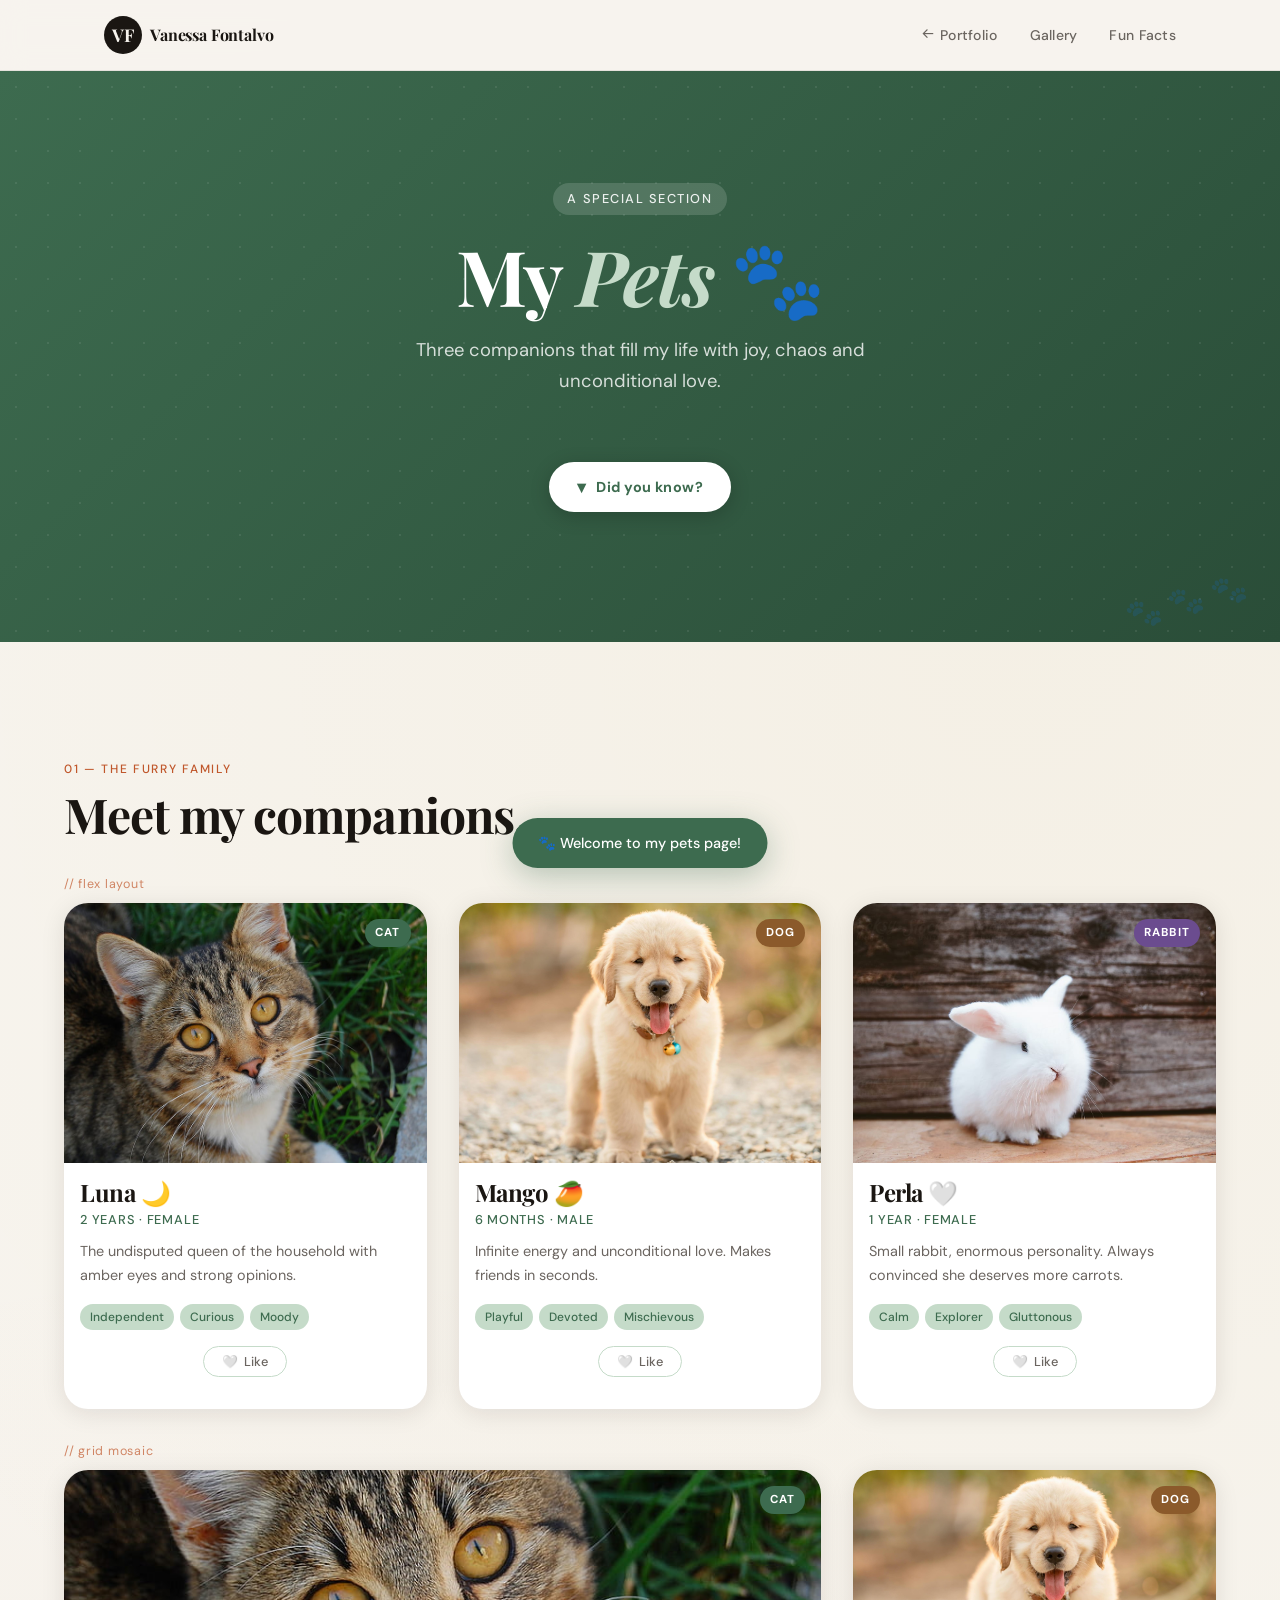
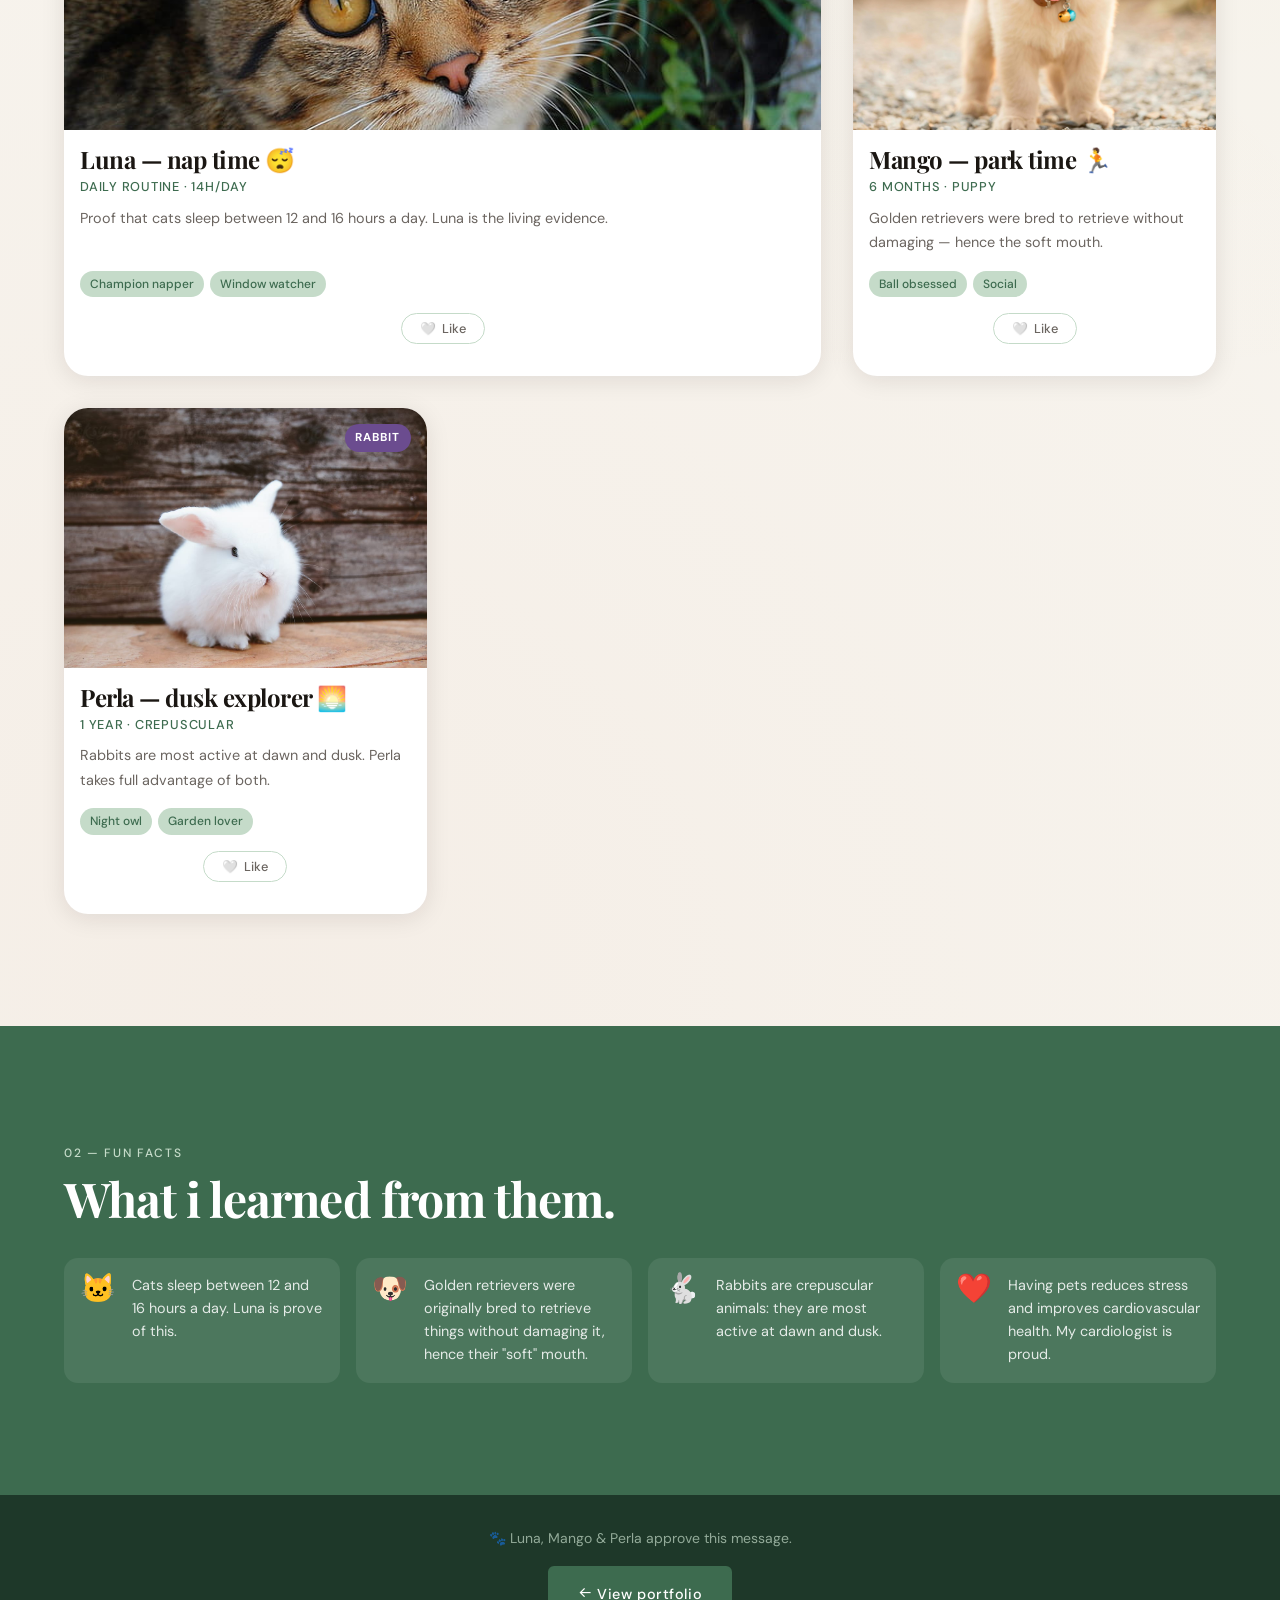
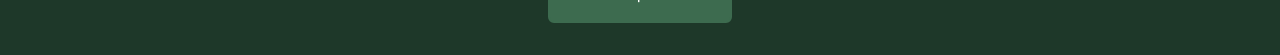
==== commit 1c862ddb: "file path 2" ====
--- a/mascotas.html
+++ b/mascotas.html
@@ -9,7 +9,7 @@
   <meta name="author" content="Vanessa Fontalvo">
   <title>My Pets — Vanessa Fontalvo</title>
 
-  <link rel="stylesheet" href="/css/petstyles.css">
+  <link rel="stylesheet" href="css/petstyles.css">
   <link
     href="https://fonts.googleapis.com/css2?family=Playfair+Display:wght@400;700;900&family=DM+Sans:wght@300;400;500&display=swap"
     rel="stylesheet">
@@ -18,7 +18,7 @@
 
 <body class="page-mascotas">
 
-  <!-- ===================== HEADER ===================== -->
+  <!-------------------- HEADER ---------------------->
   <header class="site-header">
     <div class="header-inner">
       <!-- Logo with back link to portfolio -->
@@ -48,7 +48,7 @@
     </div>
   </header>
 
-  <!-- ===================== PETS HERO ===================== -->
+  <!-------------------- PETS HERO -------------------->
   <section class="pets-hero">
     <div class="pets-hero-content">
       <p class="hero-label">A special section </p>
@@ -77,13 +77,13 @@
 
   <main>
 
-    <!-- ===================== PETS GALLERY ===================== -->
+    <!---------------------- PETS GALLERY --------------------->
     <section id="galeria" class="section section-gallery">
       <div class="section-inner">
         <span class="section-tag">01 — The furry family</span>
         <h2 class="section-title">Meet my companions.</h2>
 
-        <!-- -------------------------------------------------------
+        <!---------------------------------------------------------
              LAYOUT 1: Flexbox row
              display: flex + flex-wrap: wrap distributes cards
              evenly across rows, wrapping when space runs out.
@@ -94,7 +94,7 @@
           <!-- Pet 1: Luna -->
           <article class="pet-card">
             <div class="pet-image-wrap">
-              <img src="/assets/img/tabby.jpg" alt="Luna, a tabby cat resting on a soft pillow" width="600" height="450"
+              <img src="./assets/img/tabby.jpg" alt="Luna, a tabby cat resting on a soft pillow" width="600" height="450"
                 loading="lazy">
               <span class="pet-badge">Cat</span>
             </div>
@@ -117,7 +117,7 @@
           <!-- Pet 2: Mango -->
           <article class="pet-card">
             <div class="pet-image-wrap">
-              <img src="/assets/img/golden.jpeg" alt="Mango, a golden retriever with infinite energy" width="600" height="450"
+              <img src="./assets/img/golden.jpeg" alt="Mango, a golden retriever with infinite energy" width="600" height="450"
                 loading="lazy">
               <span class="pet-badge pet-badge--dog">Dog</span>
             </div>
@@ -140,7 +140,7 @@
           <!-- Pet 3: Perla -->
           <article class="pet-card">
             <div class="pet-image-wrap">
-              <img src="/assets/img/bunny.jpg" alt="Perla, a white rabbit on green grass" width="600" height="450"
+              <img src="./assets/img/bunny.jpg" alt="Perla, a white rabbit on green grass" width="600" height="450"
                 loading="lazy">
               <span class="pet-badge pet-badge--rabbit">Rabbit</span>
             </div>
@@ -162,19 +162,19 @@
 
         </div><!-- /pets-flex-row -->
 
-        <!-- -------------------------------------------------------
+        <!---------------------------------------------------------
              LAYOUT 2: CSS Grid mosaic
              display: grid + grid-template-columns creates a
              mosaic layout. grid-template-areas assigns named
              regions so cards span different column widths.
-        ------------------------------------------------------- -->
+        --------------------------------------------------------->
         <p class="gallery-layout-label">// grid mosaic</p>
         <div class="pets-grid">
 
           <!-- Pet 4: Luna napping -->
           <article class="pet-card pet-card--wide">
             <div class="pet-image-wrap">
-              <img src="/assets/img/tabby.jpg" alt="Luna napping in her favorite spot" width="600" height="450" loading="lazy">
+              <img src="./assets/img/tabby.jpg" alt="Luna napping in her favorite spot" width="600" height="450" loading="lazy">
               <span class="pet-badge">Cat</span>
             </div>
             <div class="pet-info">
@@ -195,7 +195,7 @@
           <!-- Pet 5: Mango playing -->
           <article class="pet-card">
             <div class="pet-image-wrap">
-              <img src="/assets/img/golden.jpeg" alt="Mango chasing a ball in the park" width="600" height="450" loading="lazy">
+              <img src="./assets/img/golden.jpeg" alt="Mango chasing a ball in the park" width="600" height="450" loading="lazy">
               <span class="pet-badge pet-badge--dog">Dog</span>
             </div>
             <div class="pet-info">
@@ -216,7 +216,7 @@
           <!-- Pet 6: Perla exploring -->
           <article class="pet-card">
             <div class="pet-image-wrap">
-              <img src="/assets/img/bunny.jpg" alt="Perla exploring the garden at dusk" width="600" height="450" loading="lazy">
+              <img src="./assets/img/bunny.jpg" alt="Perla exploring the garden at dusk" width="600" height="450" loading="lazy">
               <span class="pet-badge pet-badge--rabbit">Rabbit</span>
             </div>
             <div class="pet-info">
@@ -238,7 +238,7 @@
       </div>
     </section>
 
-    <!-- ===================== SECTION: FUN FACTS ===================== -->
+    <!------------------SECTION: FUN FACTS ------------------------>
     <section id="curiosidades" class="section section-curiosidades">
       <div class="section-inner">
         <span class="section-tag">02 — Fun Facts</span>
@@ -269,7 +269,7 @@
 
   </main>
 
-  <!-- ===================== FOOTER WITH BACK LINK ===================== -->
+  <!--------- FOOTER WITH BACK LINK ------------>
   <footer class="site-footer pets-footer">
     <div class="footer-inner">
       <p class="footer-copy">🐾 Luna, Mango & Perla approve this message.</p>
@@ -285,7 +285,7 @@
   </div>
 
   <!-- All interactivity is handled in petscript.js -->
-  <script src="/js/petscript.js"></script>
+  <script src="./js/petscript.js"></script>
 
 </body>
 
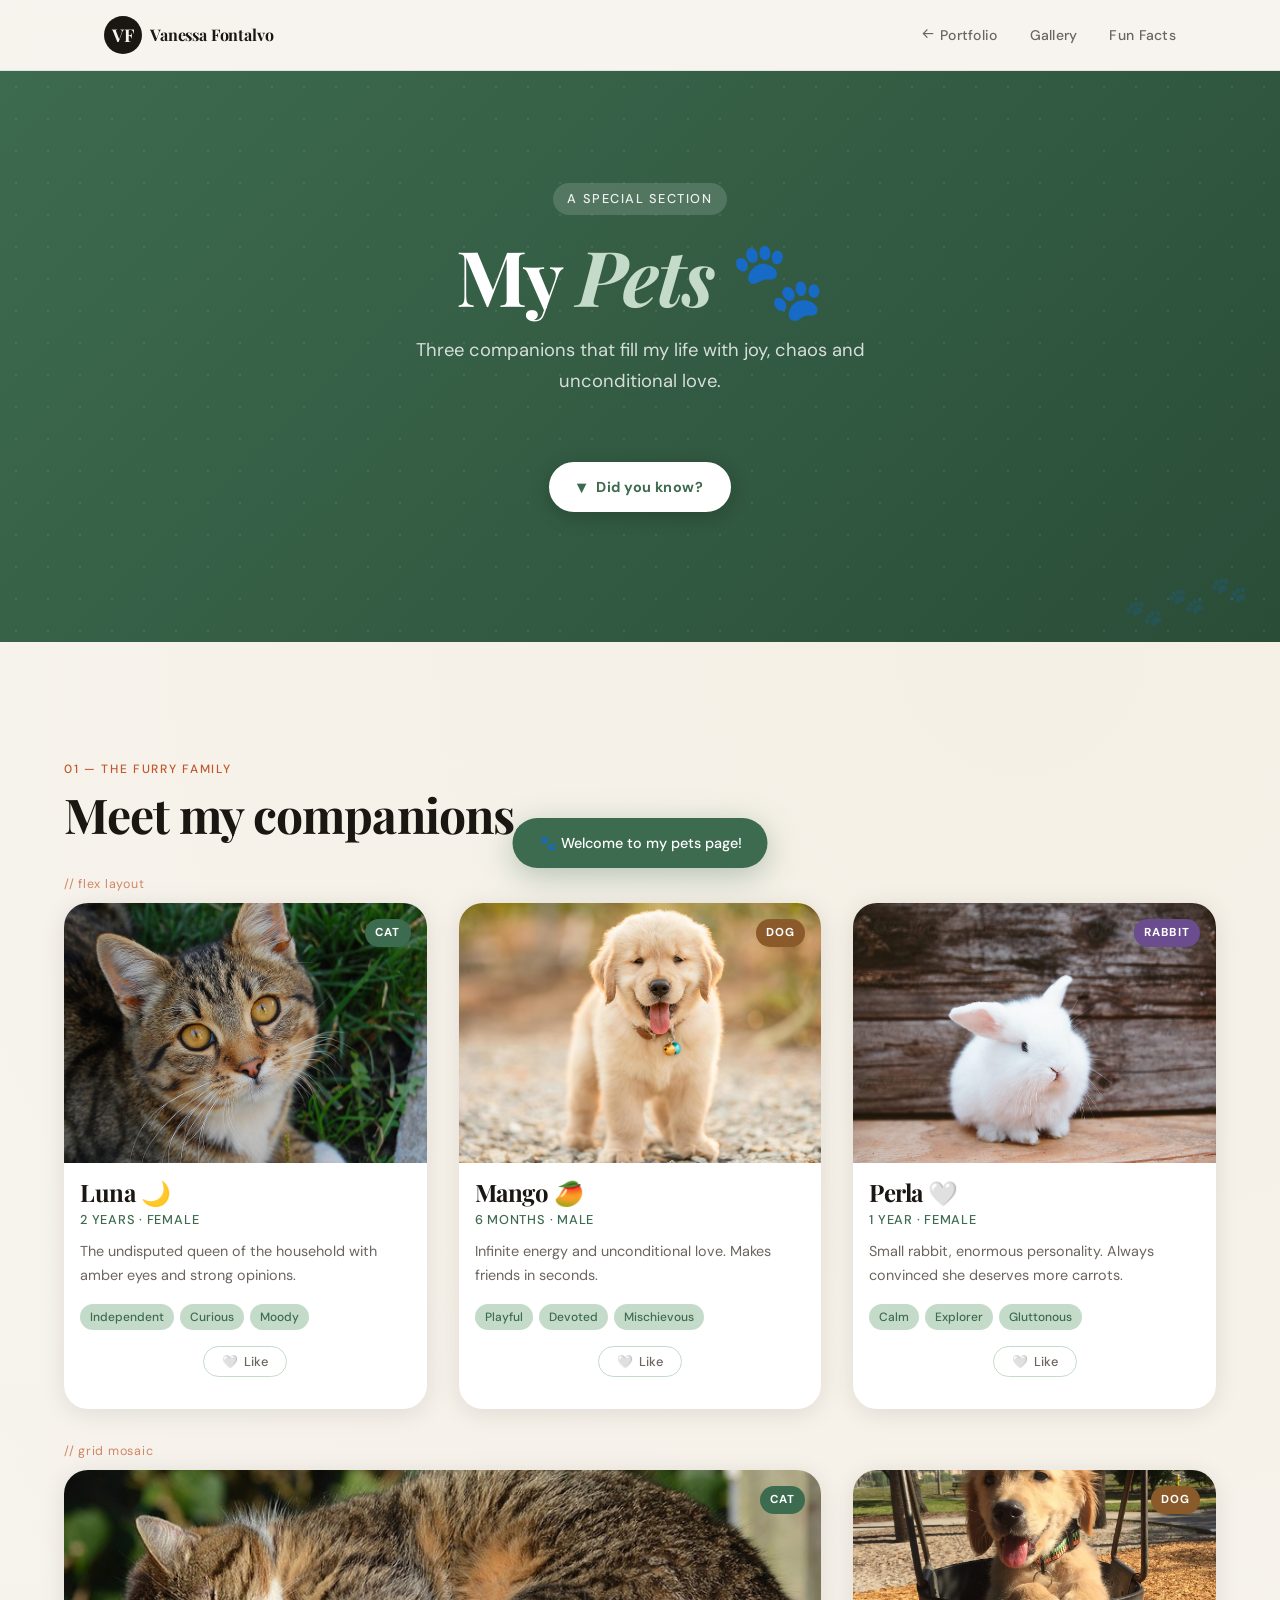
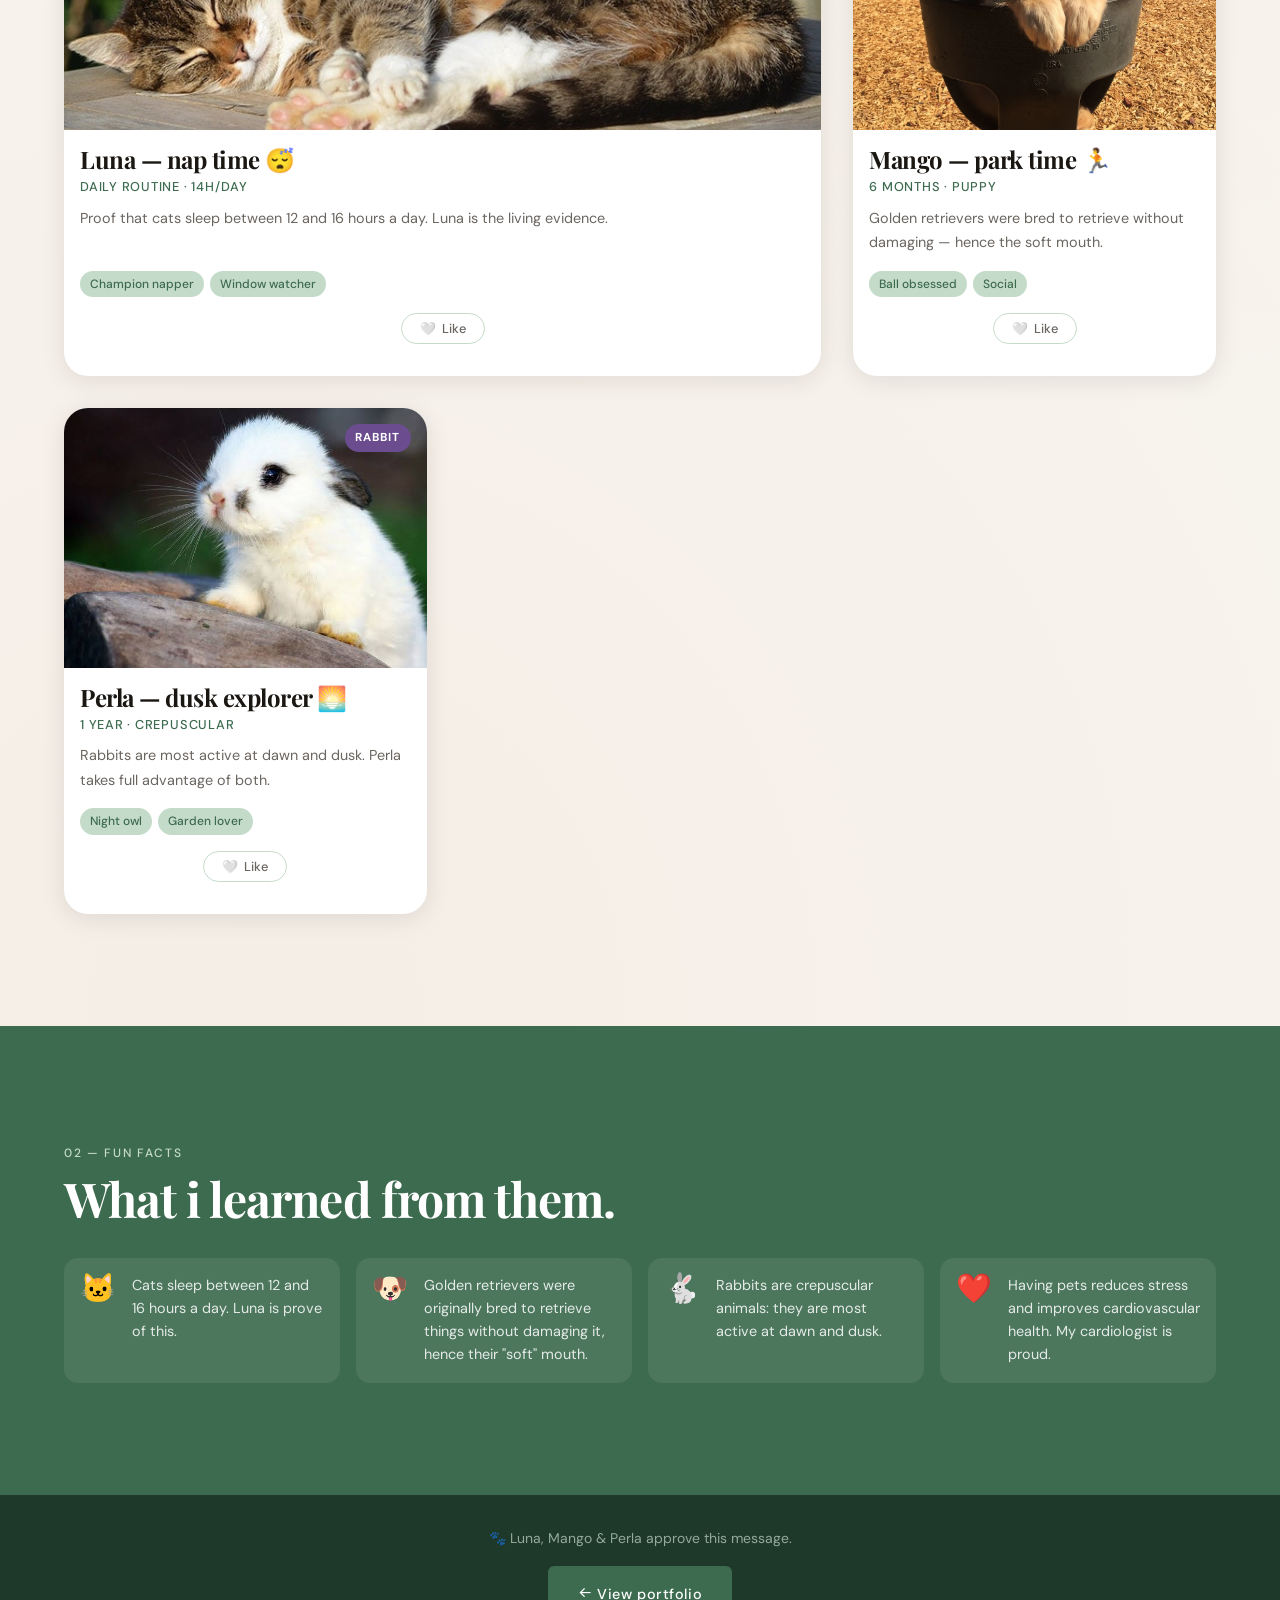
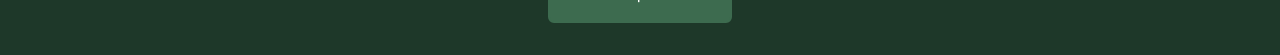
==== commit e62c7a95: "README.md" ====
--- a/mascotas.html
+++ b/mascotas.html
@@ -174,7 +174,7 @@
           <!-- Pet 4: Luna napping -->
           <article class="pet-card pet-card--wide">
             <div class="pet-image-wrap">
-              <img src="./assets/img/tabby.jpg" alt="Luna napping in her favorite spot" width="600" height="450" loading="lazy">
+              <img src="./assets/img/tabbycat.jpg" alt="Luna napping in her favorite spot" width="600" height="450" loading="lazy">
               <span class="pet-badge">Cat</span>
             </div>
             <div class="pet-info">
@@ -195,7 +195,7 @@
           <!-- Pet 5: Mango playing -->
           <article class="pet-card">
             <div class="pet-image-wrap">
-              <img src="./assets/img/golden.jpeg" alt="Mango chasing a ball in the park" width="600" height="450" loading="lazy">
+              <img src="./assets/img/goldenpark.webp" alt="Mango chasing a ball in the park" width="600" height="450" loading="lazy">
               <span class="pet-badge pet-badge--dog">Dog</span>
             </div>
             <div class="pet-info">
@@ -216,7 +216,7 @@
           <!-- Pet 6: Perla exploring -->
           <article class="pet-card">
             <div class="pet-image-wrap">
-              <img src="./assets/img/bunny.jpg" alt="Perla exploring the garden at dusk" width="600" height="450" loading="lazy">
+              <img src="./assets/img/bunnyex.jpg" alt="Perla exploring the garden at dusk" width="600" height="450" loading="lazy">
               <span class="pet-badge pet-badge--rabbit">Rabbit</span>
             </div>
             <div class="pet-info">
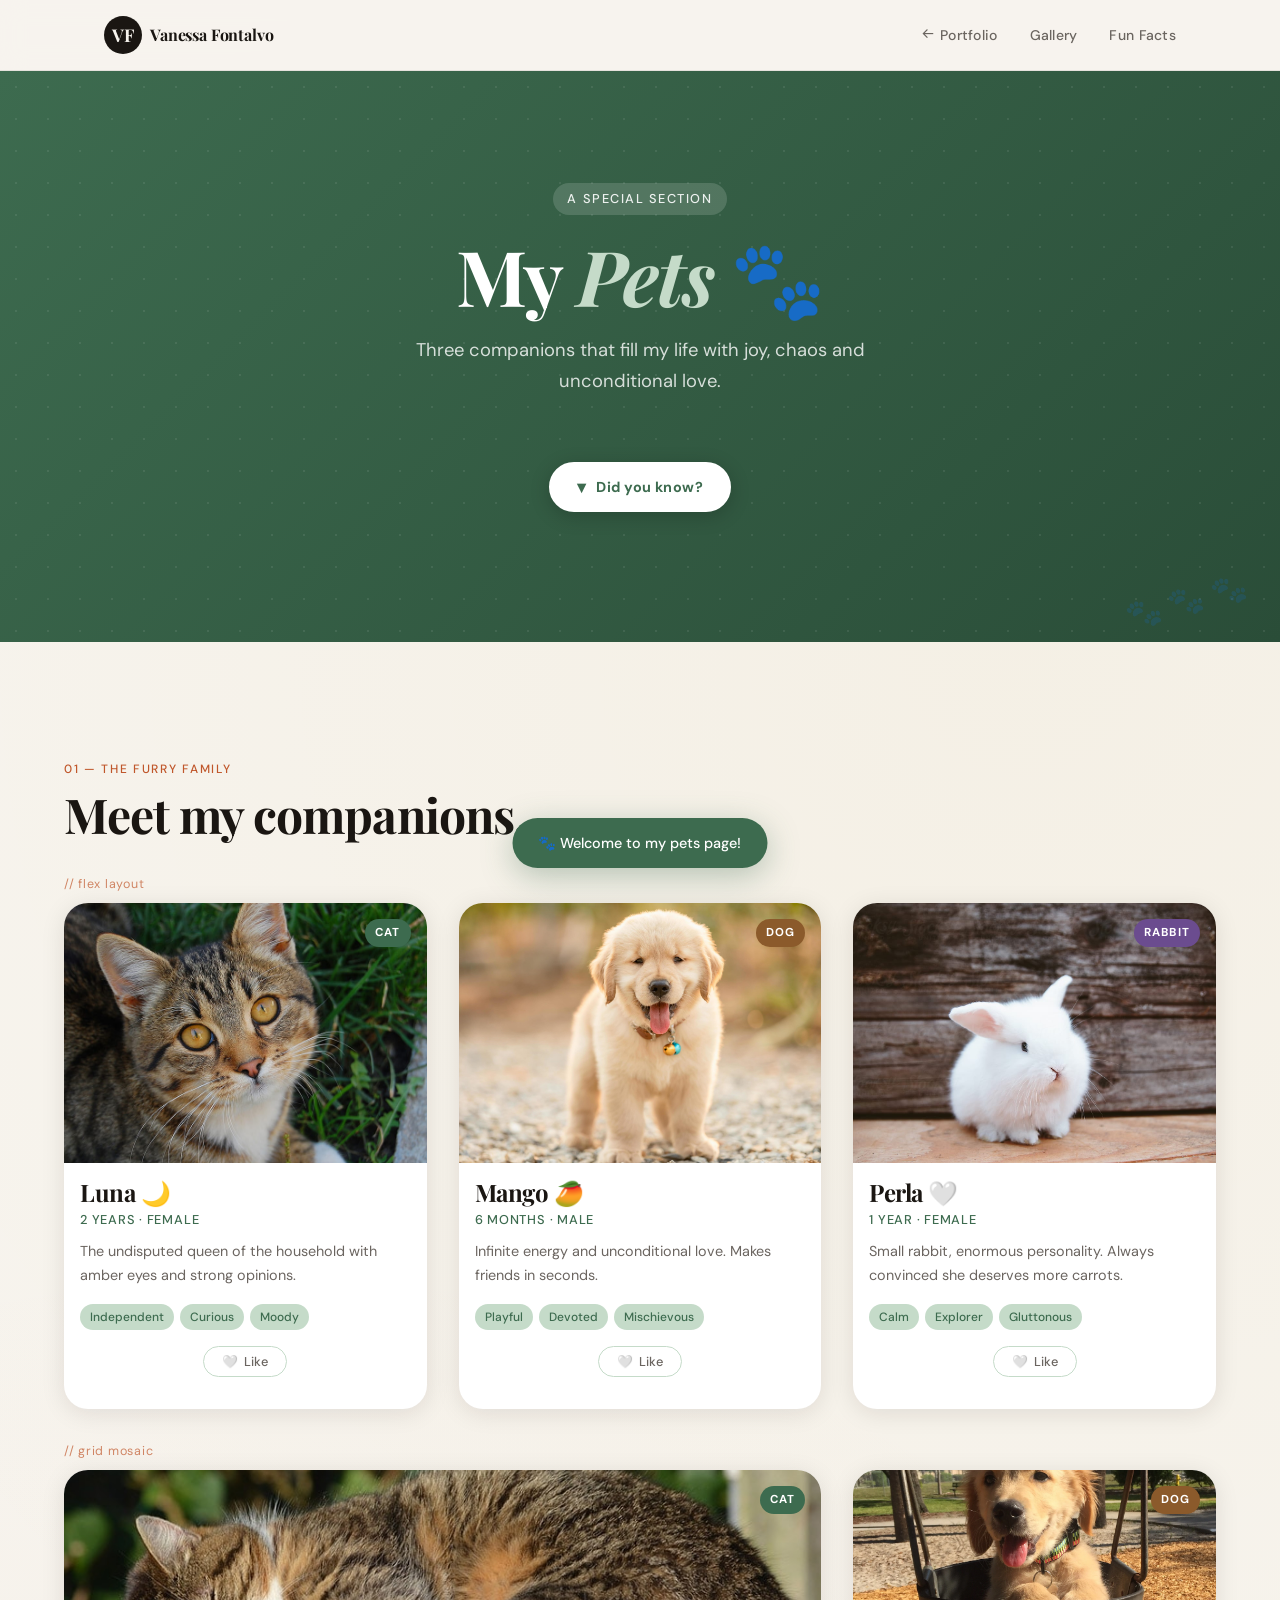
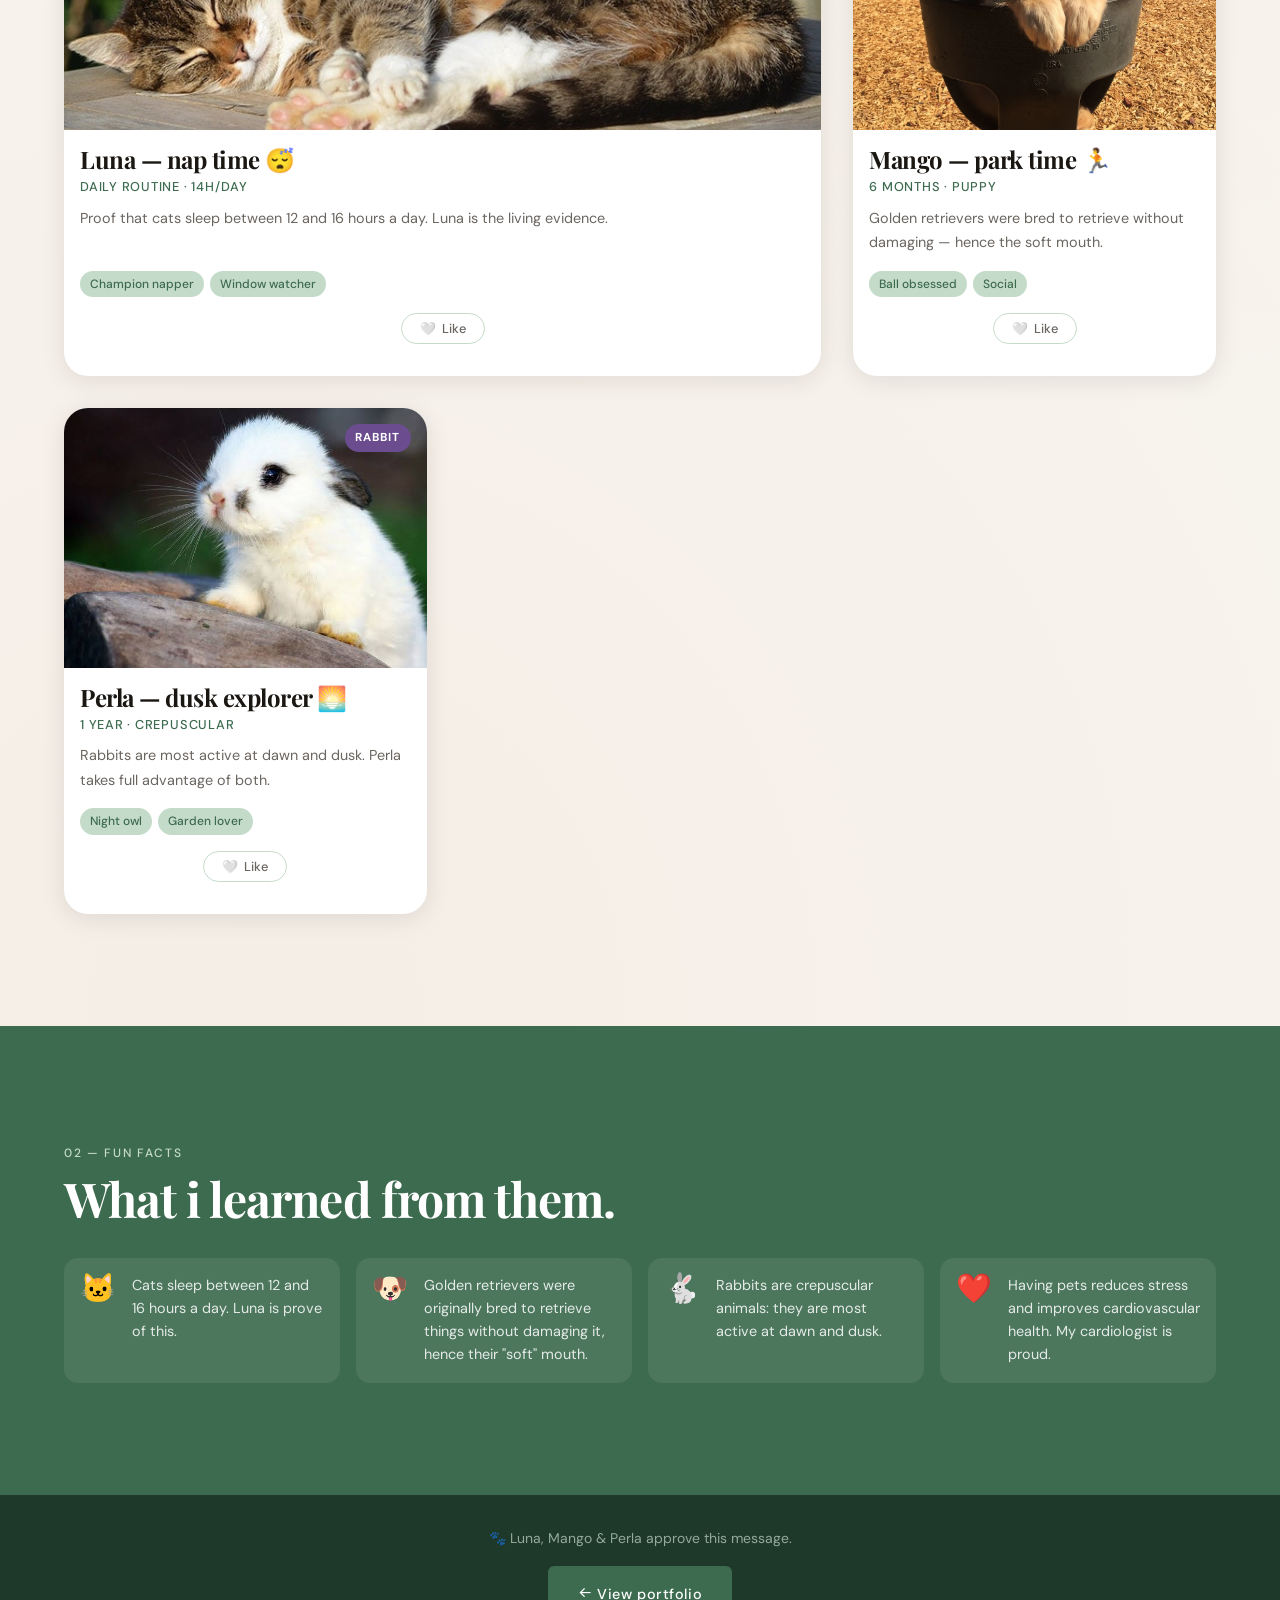
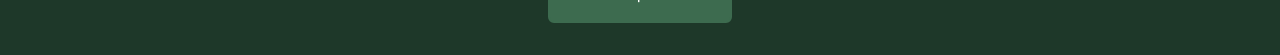
==== commit 06d0e505: "README.md" ====
--- a/mascotas.html
+++ b/mascotas.html
@@ -286,6 +286,7 @@
 
   <!-- All interactivity is handled in petscript.js -->
   <script src="./js/petscript.js"></script>
+  <script src="./js/menu.js"></script>
 
 </body>
 
--- a/css/petstyles.css
+++ b/css/petstyles.css
@@ -667,11 +667,7 @@
 }
 
 /* ============================================================
-   HAMBURGER BUTTON — base styles (hidden on desktop/tablet)
-   Moved here intentionally: the base rule (display: none) must
-   come BEFORE the @media block that overrides it to display: flex.
-   If it appears after, the media query rule gets overridden and
-   the button never shows on mobile.
+   HAMBURGER BUTTON 
    ============================================================ */
 .hamburger {
     display: none;
